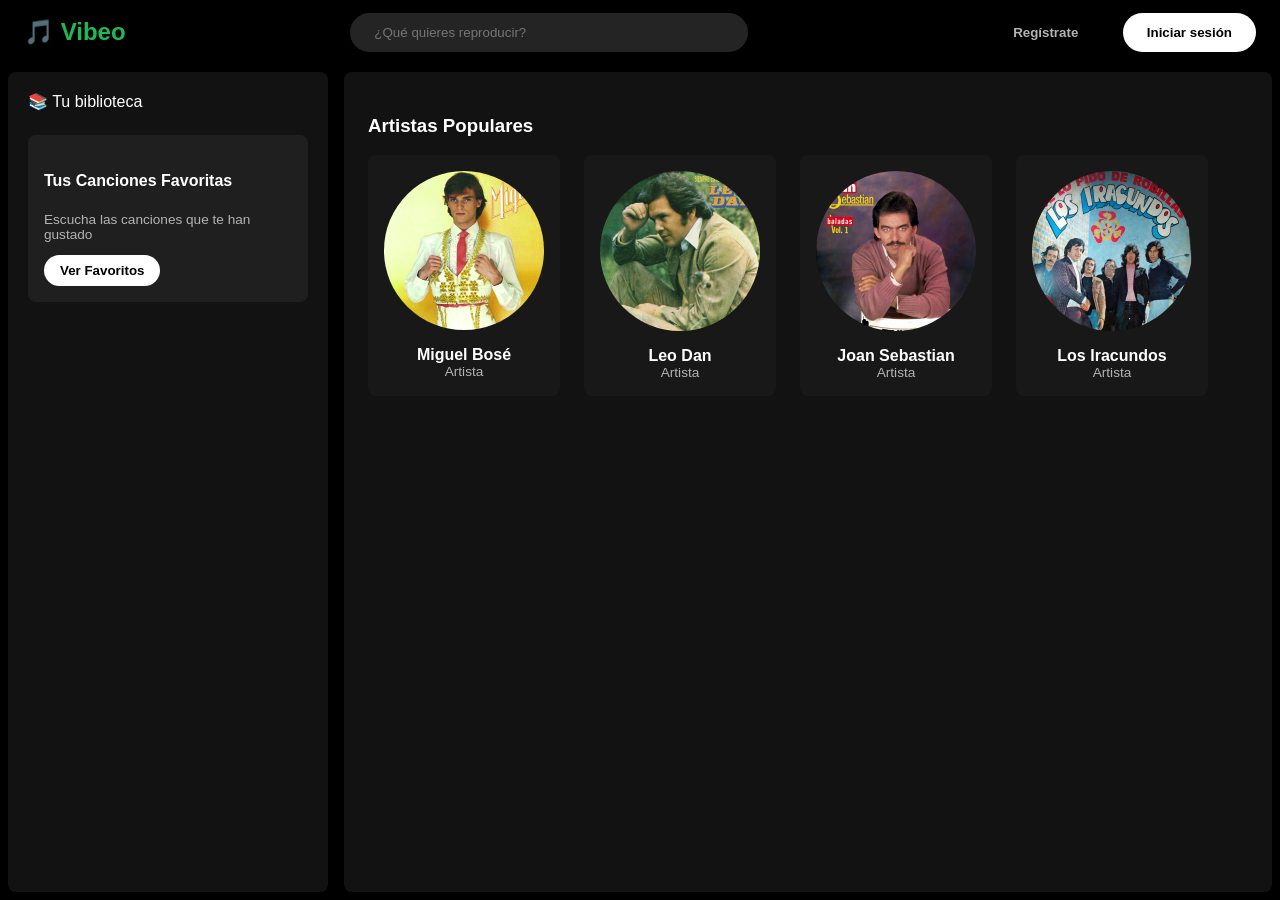
==== index.html @ e3a9d282 "Update index.html" ====
<!DOCTYPE html>
<html lang="es">
<head>
    <meta charset="UTF-8">
    <meta name="viewport" content="width=device-width, initial-scale=1.0">
    <title>Vibeo - Reproductor Musical</title>
    <link rel="stylesheet" href="style.css">
</head>
<body>

    <!-- BARRA SUPERIOR (PC) -->
    <header class="top-bar">
        <div class="logo" id="logo-home" style="cursor: pointer;">🎵 Vibeo</div>
        
        <div class="search-container desktop-search">
            <input type="text" id="search-input" placeholder="¿Qué quieres reproducir?" autocomplete="off">
        </div>
        
        <div class="auth-buttons">
            <button class="btn-transparent">Regístrate</button>
            <button class="btn-white">Iniciar sesión</button>
        </div>
    </header>

    <div class="app-layout">
        <!-- BARRA LATERAL (PC) -->
        <aside class="sidebar">
            <div class="library-card">
                <div class="library-header" id="sidebar-library-btn" style="cursor: pointer;">
                    <span>📚 Tu biblioteca</span>
                </div>
                <div class="create-playlist">
                    <h4>Tus Canciones Favoritas</h4>
                    <p>Escucha las canciones que te han gustado</p>
                    <button class="btn-white-small" id="view-favorites-btn">Ver Favoritos</button>
                </div>
            </div>
        </aside>

        <!-- CONTENIDO PRINCIPAL DINÁMICO -->
        <main class="main-content">
            
            <!-- VISTA 1: INICIO -->
            <div id="view-home" class="page-view">
                <div class="home-brand-header">
                    <img src="assets/imagenes/logo.png" alt="Vibeo Logo" class="home-mini-logo">
                </div>

                <section class="artists-section">
                    <h3>Artistas Populares</h3>
                    <div class="grid-artistas">
                        <div class="artist-card" data-artista="Miguel Bosé">
                            <img src="assets/imagenes/portada1.jfif" alt="Miguel Bosé">
                            <div class="artist-name">Miguel Bosé</div>
                            <div class="artist-role">Artista</div>
                        </div>
                        <div class="artist-card" data-artista="Leo Dan">
                            <img src="assets/imagenes/portada2.jfif" alt="Leo Dan">
                            <div class="artist-name">Leo Dan</div>
                            <div class="artist-role">Artista</div>
                        </div>
                        <div class="artist-card" data-artista="Joan Sebastian">
                            <img src="assets/imagenes/portada4.jfif" alt="Joan Sebastian">
                            <div class="artist-name">Joan Sebastian</div>
                            <div class="artist-role">Artista</div>
                        </div>
                        <div class="artist-card" data-artista="Los Iracundos">
                            <img src="assets/imagenes/portada5.jfif" alt="Los Iracundos">
                            <div class="artist-name">Los Iracundos</div>
                            <div class="artist-role">Artista</div>
                        </div>
                    </div>
                </section>
            </div>

            <!-- VISTA MÓVIL: BUSCADOR -->
            <div id="view-search-mobile" class="page-view" style="display: none;">
                <div class="mobile-search-wrapper">
                    <h3>Buscar</h3>
                    <div class="mobile-search-box">
                        <input type="text" id="search-input-mobile" placeholder="Escribe y presiona Enter..." autocomplete="off">
                    </div>
                </div>
            </div>

            <!-- SUBPÁGINA DE RESULTADOS DE BÚSQUEDA -->
            <div id="view-search-results" class="page-view" style="display: none;">
                <div class="search-results-header">
                    <button class="btn-back" id="back-from-search-btn">← Volver</button>
                    <h2 id="search-results-title">Resultados</h2>
                </div>
                <div class="songs-list-container" id="search-results-list"></div>
            </div>

            <!-- VISTA 2: PERFIL DEL ARTISTA -->
            <div id="view-artist" class="page-view" style="display: none;">
                <button class="btn-back" id="back-to-home-btn">← Volver</button>
                <div class="artist-profile-header">
                    <h1 id="artist-profile-name">Nombre Artista</h1>
                    <p class="verified-badge">✓ Artista Verificado</p>
                </div>
                <div class="artist-songs-section">
                    <h3>Canciones populares</h3>
                    <div class="songs-list-container" id="artist-songs-list"></div>
                </div>
            </div>

            <!-- VISTA 3: BIBLIOTECA / FAVORITOS -->
            <div id="view-library" class="page-view" style="display: none;">
                <button class="btn-back" id="back-to-home-btn-2">← Volver al Inicio</button>
                <div class="library-profile-header">
                    <h1>Tus Canciones Favoritas</h1>
                    <p id="fav-count">0 canciones guardadas</p>
                </div>
                <div class="songs-list-container" id="library-songs-list"></div>
            </div>

            <!-- REPRODUCTOR FLOTANTE INFERIOR -->
            <section class="player-section">
                <div class="player-container">
                    <img id="cover" src="assets/imagenes/logo.png" alt="Portada" class="cover-art">
                    
                    <div class="player-main-controls">
                        <div class="track-info">
                            <div class="title-fav-group">
                                <h3 id="track-title">Selecciona una canción</h3>
                                <button id="player-fav-btn" class="heart-btn">♡</button>
                            </div>
                            <button id="open-modal-btn">⛶ Abrir Reproductor</button>
                        </div>
                    </div>

                    <div class="controls">
                        <button id="play-btn">▶</button>
                    </div>
                </div>
            </section>
        </main>
    </div>

    <!-- MENÚ DE NAVEGACIÓN INFERIOR (MÓVIL) -->
    <nav class="bottom-nav">
        <div class="nav-item active" id="nav-home">
            <span class="nav-icon">🏠</span>
            <span class="nav-label">Inicio</span>
        </div>
        <div class="nav-item" id="nav-search">
            <span class="nav-icon">🔍</span>
            <span class="nav-label">Buscar</span>
        </div>
        <div class="nav-item" id="nav-library">
            <span class="nav-icon">📚</span>
            <span class="nav-label">Tu Biblioteca</span>
        </div>
    </nav>

    <script src="script.js"></script>
</body>
</html>
---- style.css ----
:root {
    --bg-black: #000000;
    --bg-dark-gray: #121212;
    --bg-light-gray: #1f1f1f;
    --spotify-green: #1db954;
    --text-white: #ffffff;
    --text-muted: #b3b3b3;
}

body {
    margin: 0;
    padding: 0;
    font-family: 'Segoe UI', Tahoma, Geneva, Verdana, sans-serif;
    background-color: var(--bg-black);
    color: var(--text-white);
    display: flex;
    flex-direction: column;
    height: 100vh;
    overflow: hidden;
}

.top-bar {
    height: 64px;
    background-color: var(--bg-black);
    display: flex;
    justify-content: space-between;
    align-items: center;
    padding: 0 24px;
}

.logo { font-size: 1.5rem; font-weight: bold; color: var(--spotify-green); }
.search-container input { width: 350px; padding: 12px 24px; border-radius: 50px; border: none; background-color: #242424; color: var(--text-white); outline: none; }
.auth-buttons button { margin-left: 16px; font-weight: bold; padding: 12px 24px; border-radius: 50px; border: none; cursor: pointer; }
.btn-transparent { background-color: transparent; color: var(--text-muted); }
.btn-white { background-color: var(--text-white); color: var(--bg-black); }

.app-layout { display: flex; flex: 1; height: calc(100vh - 64px); overflow: hidden; }
.sidebar { width: 320px; background-color: var(--bg-black); padding: 8px; }
.library-card { background-color: var(--bg-dark-gray); border-radius: 8px; padding: 20px; height: calc(100% - 40px); }
.create-playlist { background-color: var(--bg-light-gray); border-radius: 8px; padding: 16px; margin-top: 24px; }
.create-playlist p { font-size: 0.85rem; color: var(--text-muted); }
.btn-white-small { background-color: var(--text-white); color: var(--bg-black); font-weight: bold; padding: 8px 16px; border-radius: 50px; border: none; cursor: pointer; }

.main-content { flex: 1; background-color: var(--bg-dark-gray); margin: 8px; border-radius: 8px; padding: 24px; display: flex; flex-direction: column; overflow-y: auto; }
.page-view { width: 100%; flex: 1; }

.grid-artistas { display: flex; gap: 24px; }
.artist-card { background-color: #181818; padding: 16px; border-radius: 8px; width: 160px; text-align: center; cursor: pointer; }
.artist-card img { width: 100%; border-radius: 50%; margin-bottom: 12px; }
.artist-name { font-weight: bold; }
.artist-role { color: var(--text-muted); font-size: 0.85rem; }

.home-brand-header { padding: 12px 8px; }
.home-mini-logo { height: 40px; width: auto; object-fit: contain; }

/* Reproductor Compacto Inferior */
.player-container { display: none; align-items: center; background-color: var(--bg-light-gray); padding: 16px 24px; border-radius: 8px; gap: 24px; max-width: 700px; margin-top: auto; }
.cover-art { width: 56px; height: 56px; border-radius: 4px; object-fit: cover; }
.player-main-controls { flex: 1; display: flex; flex-direction: column; gap: 8px; }
.track-info { display: flex; justify-content: space-between; align-items: center; }
.track-info h3 { margin: 0; font-size: 1rem; }
#open-modal-btn { background: none; border: 1px solid #555; color: var(--text-muted); padding: 4px 8px; border-radius: 4px; cursor: pointer; }
.progress-container { display: flex; align-items: center; gap: 12px; color: var(--text-muted); font-size: 0.85rem; }
.progress-container input[type="range"] { flex: 1; accent-color: var(--spotify-green); cursor: pointer; }
.controls { display: flex; align-items: center; gap: 16px; }
.controls button { background: none; border: none; color: var(--text-white); font-size: 1.2rem; cursor: pointer; }
#play-btn { background-color: var(--text-white); color: var(--bg-black); width: 40px; height: 40px; border-radius: 50%; display: flex; align-items: center; justify-content: center; }

/* Modal Expandido */
.modal-overlay { position: fixed; top: 0; left: 0; width: 100vw; height: 100vh; background-color: #000000; display: none; justify-content: center; align-items: center; z-index: 2000; }
.modal-content { width: 100%; max-width: 400px; padding: 24px; display: flex; flex-direction: column; align-items: center; text-align: center; position: relative; }
.modal-close { position: absolute; top: 10px; left: 20px; background: none; border: none; color: var(--text-muted); font-size: 1.5rem; cursor: pointer; }
.modal-cover-box { width: 280px; height: 280px; border-radius: 12px; overflow: hidden; margin: 20px 0; }
.modal-cover-art { width: 100%; height: 100%; object-fit: cover; }
.modal-track-info-row { display: flex; width: 100%; justify-content: space-between; align-items: center; margin-top: 10px; }
.modal-track-info { text-align: left; }
.modal-track-info h2 { margin: 0; font-size: 1.2rem; }
.modal-track-info p { margin: 4px 0 0 0; color: var(--text-muted); }
.modal-progress-container { display: flex; align-items: center; width: 100%; gap: 12px; margin-top: 20px; color: var(--text-muted); font-size: 0.85rem; }
.modal-progress-container input[type="range"] { flex: 1; accent-color: #fff; cursor: pointer; }
.modal-controls { display: flex; align-items: center; justify-content: center; gap: 32px; margin-top: 24px; width: 100%; }
.modal-nav-btn { background: none; border: none; color: var(--text-white); font-size: 1.8rem; cursor: pointer; }
#modal-play-btn { background-color: var(--text-white); color: var(--bg-black); border-radius: 50%; width: 56px; height: 56px; display: flex; align-items: center; justify-content: center; font-size: 1.2rem; }

.bottom-nav { display: none; }
.btn-back { background-color: #242424; color: white; border: none; padding: 8px 16px; border-radius: 20px; cursor: pointer; margin-bottom: 20px; font-weight: bold; }
.artist-profile-header, .library-profile-header { background: #2b2b2b; padding: 30px 20px; border-radius: 8px; margin-bottom: 24px; }
.verified-badge { color: #3d91ff; font-weight: bold; margin-top: 8px; }
.songs-list-container { display: flex; flex-direction: column; gap: 8px; margin-top: 16px; }
.song-row-item { display: flex; align-items: center; justify-content: space-between; padding: 10px 16px; border-radius: 6px; cursor: pointer; }
.song-row-item:hover { background-color: rgba(255,255,255,0.1); }
.song-left-part { display: flex; align-items: center; gap: 16px; text-align: left; }
.track-number { color: var(--text-muted); width: 20px; text-align: center; }
.mini-row-cover { width: 40px; height: 40px; border-radius: 4px; object-fit: cover; }
.heart-btn { background: none; border: none; color: #ff4a4a; font-size: 1.3rem; cursor: pointer; }

/* Subpágina de resultados */
.search-results-header {
    display: flex;
    align-items: center;
    gap: 16px;
    margin-bottom: 20px;
}
.search-results-header h2 {
    margin: 0;
    font-size: 1.4rem;
    color: var(--text-white);
}
.mobile-search-wrapper {
    padding: 16px;
}
.mobile-search-box input {
    width: 100%;
    box-sizing: border-box;
    padding: 16px 20px;
    border-radius: 50px;
    background-color: #242424;
    color: #ffffff;
    border: none;
    outline: none;
    font-size: 1rem;
}

/* Adaptación Móvil */
@media (max-width: 768px) {
    body { overflow-y: auto; height: auto; background-color: #000000; padding-bottom: 140px; }
    .top-bar, .sidebar { display: none !important; }
    .app-layout { flex-direction: column; padding: 8px; height: auto; }
    .main-content { padding: 8px; background: none; margin: 0; overflow: visible !important; }
    
    .grid-artistas { display: grid; grid-template-columns: repeat(2, 1fr); gap: 12px; }
    .artist-card { padding: 12px; border-radius: 6px; text-align: left; width: auto; }
    .artist-card img { width: 100%; aspect-ratio: 1 / 1; border-radius: 4px; }

    .bottom-nav { display: flex; position: fixed; bottom: 0; left: 0; width: 100%; height: 64px; background-color: #0c0c0c; border-top: 1px solid #1a1a1a; justify-content: space-around; align-items: center; z-index: 1000; }
    .nav-item { display: flex; flex-direction: column; align-items: center; color: var(--text-muted); font-size: 0.75rem; gap: 4px; flex: 1; cursor: pointer; }
    .nav-item.active { color: var(--text-white); font-weight: bold; }

    .player-container { display: none; position: fixed; bottom: 70px; left: 8px; right: 8px; width: calc(100% - 16px); background-color: #282828; border-radius: 8px; padding: 8px 12px; flex-direction: row; align-items: center; justify-content: space-between; z-index: 99; margin-top: 0; max-width: none; box-sizing: border-box; }
    .cover-art { width: 44px; height: 44px; }
    .track-info h3 { font-size: 0.85rem; max-width: 140px; white-space: nowrap; overflow: hidden; text-overflow: ellipsis; }
    .progress-container span { display: none; }
    .controls .nav-btn { display: none; }
    #play-btn { background: none; color: white; width: auto; height: auto; }
}

@media (min-width: 769px) {
    .home-brand-header { display: none !important; }
}
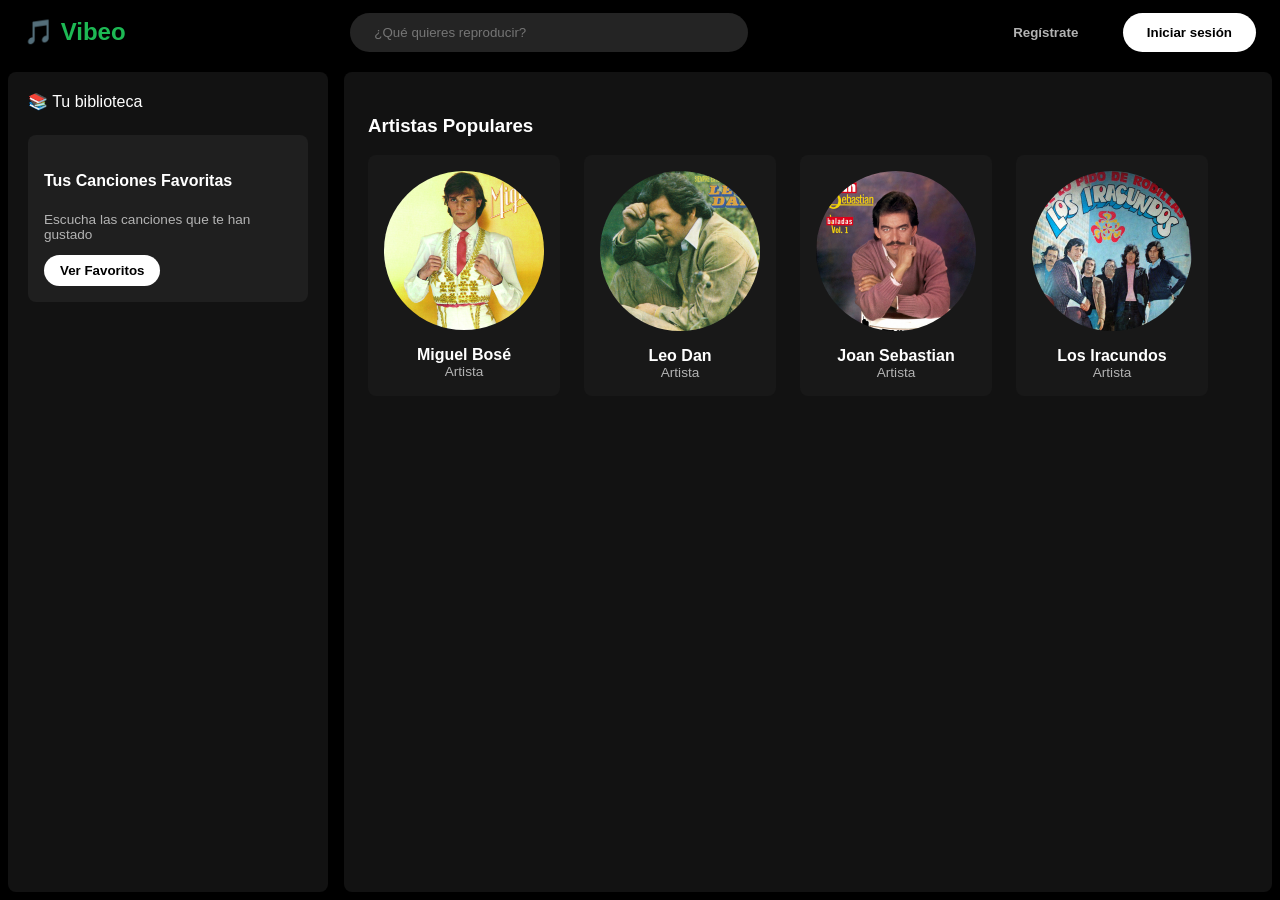
==== commit 800dfd0b: "Update index.html" ====
--- a/index.html
+++ b/index.html
@@ -124,14 +124,9 @@
                         <div class="track-info">
                             <div class="title-fav-group">
                                 <h3 id="track-title">Selecciona una canción</h3>
-                                <button id="player-fav-btn" class="heart-btn">♡</button>
                             </div>
                             <button id="open-modal-btn">⛶ Abrir Reproductor</button>
                         </div>
-                    </div>
-
-                    <div class="controls">
-                        <button id="play-btn">▶</button>
                     </div>
                 </div>
             </section>
--- a/style.css
+++ b/style.css
@@ -60,27 +60,8 @@
 .track-info { display: flex; justify-content: space-between; align-items: center; }
 .track-info h3 { margin: 0; font-size: 1rem; }
 #open-modal-btn { background: none; border: 1px solid #555; color: var(--text-muted); padding: 4px 8px; border-radius: 4px; cursor: pointer; }
-.progress-container { display: flex; align-items: center; gap: 12px; color: var(--text-muted); font-size: 0.85rem; }
-.progress-container input[type="range"] { flex: 1; accent-color: var(--spotify-green); cursor: pointer; }
 .controls { display: flex; align-items: center; gap: 16px; }
-.controls button { background: none; border: none; color: var(--text-white); font-size: 1.2rem; cursor: pointer; }
-#play-btn { background-color: var(--text-white); color: var(--bg-black); width: 40px; height: 40px; border-radius: 50%; display: flex; align-items: center; justify-content: center; }
-
-/* Modal Expandido */
-.modal-overlay { position: fixed; top: 0; left: 0; width: 100vw; height: 100vh; background-color: #000000; display: none; justify-content: center; align-items: center; z-index: 2000; }
-.modal-content { width: 100%; max-width: 400px; padding: 24px; display: flex; flex-direction: column; align-items: center; text-align: center; position: relative; }
-.modal-close { position: absolute; top: 10px; left: 20px; background: none; border: none; color: var(--text-muted); font-size: 1.5rem; cursor: pointer; }
-.modal-cover-box { width: 280px; height: 280px; border-radius: 12px; overflow: hidden; margin: 20px 0; }
-.modal-cover-art { width: 100%; height: 100%; object-fit: cover; }
-.modal-track-info-row { display: flex; width: 100%; justify-content: space-between; align-items: center; margin-top: 10px; }
-.modal-track-info { text-align: left; }
-.modal-track-info h2 { margin: 0; font-size: 1.2rem; }
-.modal-track-info p { margin: 4px 0 0 0; color: var(--text-muted); }
-.modal-progress-container { display: flex; align-items: center; width: 100%; gap: 12px; margin-top: 20px; color: var(--text-muted); font-size: 0.85rem; }
-.modal-progress-container input[type="range"] { flex: 1; accent-color: #fff; cursor: pointer; }
-.modal-controls { display: flex; align-items: center; justify-content: center; gap: 32px; margin-top: 24px; width: 100%; }
-.modal-nav-btn { background: none; border: none; color: var(--text-white); font-size: 1.8rem; cursor: pointer; }
-#modal-play-btn { background-color: var(--text-white); color: var(--bg-black); border-radius: 50%; width: 56px; height: 56px; display: flex; align-items: center; justify-content: center; font-size: 1.2rem; }
+#play-btn { background-color: var(--text-white); color: var(--bg-black); width: 40px; height: 40px; border-radius: 50%; display: flex; align-items: center; justify-content: center; border: none; cursor: pointer; }
 
 .bottom-nav { display: none; }
 .btn-back { background-color: #242424; color: white; border: none; padding: 8px 16px; border-radius: 20px; cursor: pointer; margin-bottom: 20px; font-weight: bold; }
@@ -139,8 +120,7 @@
     .player-container { display: none; position: fixed; bottom: 70px; left: 8px; right: 8px; width: calc(100% - 16px); background-color: #282828; border-radius: 8px; padding: 8px 12px; flex-direction: row; align-items: center; justify-content: space-between; z-index: 99; margin-top: 0; max-width: none; box-sizing: border-box; }
     .cover-art { width: 44px; height: 44px; }
     .track-info h3 { font-size: 0.85rem; max-width: 140px; white-space: nowrap; overflow: hidden; text-overflow: ellipsis; }
-    .progress-container span { display: none; }
-    .controls .nav-btn { display: none; }
+    #open-modal-btn { padding: 2px 6px; font-size: 0.75rem; }
     #play-btn { background: none; color: white; width: auto; height: auto; }
 }
 
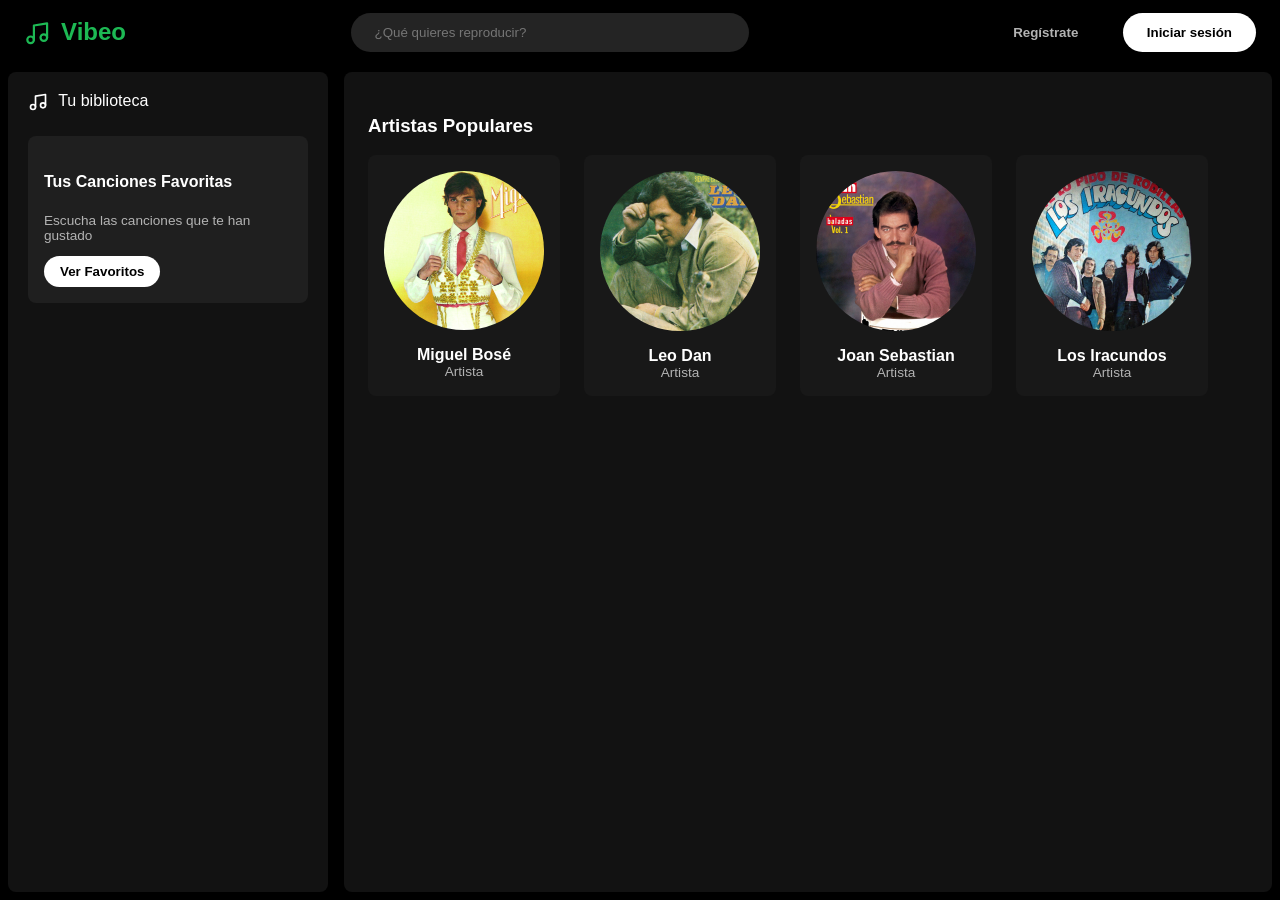
==== commit c16c71e9: "Add files via upload" ====
--- a/index.html
+++ b/index.html
@@ -1,155 +1,225 @@
-<!DOCTYPE html>
-<html lang="es">
-<head>
-    <meta charset="UTF-8">
-    <meta name="viewport" content="width=device-width, initial-scale=1.0">
-    <title>Vibeo - Reproductor Musical</title>
-    <link rel="stylesheet" href="style.css">
-</head>
-<body>
-
-    <!-- BARRA SUPERIOR (PC) -->
-    <header class="top-bar">
-        <div class="logo" id="logo-home" style="cursor: pointer;">🎵 Vibeo</div>
-        
-        <div class="search-container desktop-search">
-            <input type="text" id="search-input" placeholder="¿Qué quieres reproducir?" autocomplete="off">
-        </div>
-        
-        <div class="auth-buttons">
-            <button class="btn-transparent">Regístrate</button>
-            <button class="btn-white">Iniciar sesión</button>
-        </div>
-    </header>
-
-    <div class="app-layout">
-        <!-- BARRA LATERAL (PC) -->
-        <aside class="sidebar">
-            <div class="library-card">
-                <div class="library-header" id="sidebar-library-btn" style="cursor: pointer;">
-                    <span>📚 Tu biblioteca</span>
-                </div>
-                <div class="create-playlist">
-                    <h4>Tus Canciones Favoritas</h4>
-                    <p>Escucha las canciones que te han gustado</p>
-                    <button class="btn-white-small" id="view-favorites-btn">Ver Favoritos</button>
-                </div>
-            </div>
-        </aside>
-
-        <!-- CONTENIDO PRINCIPAL DINÁMICO -->
-        <main class="main-content">
-            
-            <!-- VISTA 1: INICIO -->
-            <div id="view-home" class="page-view">
-                <div class="home-brand-header">
-                    <img src="assets/imagenes/logo.png" alt="Vibeo Logo" class="home-mini-logo">
-                </div>
-
-                <section class="artists-section">
-                    <h3>Artistas Populares</h3>
-                    <div class="grid-artistas">
-                        <div class="artist-card" data-artista="Miguel Bosé">
-                            <img src="assets/imagenes/portada1.jfif" alt="Miguel Bosé">
-                            <div class="artist-name">Miguel Bosé</div>
-                            <div class="artist-role">Artista</div>
-                        </div>
-                        <div class="artist-card" data-artista="Leo Dan">
-                            <img src="assets/imagenes/portada2.jfif" alt="Leo Dan">
-                            <div class="artist-name">Leo Dan</div>
-                            <div class="artist-role">Artista</div>
-                        </div>
-                        <div class="artist-card" data-artista="Joan Sebastian">
-                            <img src="assets/imagenes/portada4.jfif" alt="Joan Sebastian">
-                            <div class="artist-name">Joan Sebastian</div>
-                            <div class="artist-role">Artista</div>
-                        </div>
-                        <div class="artist-card" data-artista="Los Iracundos">
-                            <img src="assets/imagenes/portada5.jfif" alt="Los Iracundos">
-                            <div class="artist-name">Los Iracundos</div>
-                            <div class="artist-role">Artista</div>
-                        </div>
-                    </div>
-                </section>
-            </div>
-
-            <!-- VISTA MÓVIL: BUSCADOR -->
-            <div id="view-search-mobile" class="page-view" style="display: none;">
-                <div class="mobile-search-wrapper">
-                    <h3>Buscar</h3>
-                    <div class="mobile-search-box">
-                        <input type="text" id="search-input-mobile" placeholder="Escribe y presiona Enter..." autocomplete="off">
-                    </div>
-                </div>
-            </div>
-
-            <!-- SUBPÁGINA DE RESULTADOS DE BÚSQUEDA -->
-            <div id="view-search-results" class="page-view" style="display: none;">
-                <div class="search-results-header">
-                    <button class="btn-back" id="back-from-search-btn">← Volver</button>
-                    <h2 id="search-results-title">Resultados</h2>
-                </div>
-                <div class="songs-list-container" id="search-results-list"></div>
-            </div>
-
-            <!-- VISTA 2: PERFIL DEL ARTISTA -->
-            <div id="view-artist" class="page-view" style="display: none;">
-                <button class="btn-back" id="back-to-home-btn">← Volver</button>
-                <div class="artist-profile-header">
-                    <h1 id="artist-profile-name">Nombre Artista</h1>
-                    <p class="verified-badge">✓ Artista Verificado</p>
-                </div>
-                <div class="artist-songs-section">
-                    <h3>Canciones populares</h3>
-                    <div class="songs-list-container" id="artist-songs-list"></div>
-                </div>
-            </div>
-
-            <!-- VISTA 3: BIBLIOTECA / FAVORITOS -->
-            <div id="view-library" class="page-view" style="display: none;">
-                <button class="btn-back" id="back-to-home-btn-2">← Volver al Inicio</button>
-                <div class="library-profile-header">
-                    <h1>Tus Canciones Favoritas</h1>
-                    <p id="fav-count">0 canciones guardadas</p>
-                </div>
-                <div class="songs-list-container" id="library-songs-list"></div>
-            </div>
-
-            <!-- REPRODUCTOR FLOTANTE INFERIOR -->
-            <section class="player-section">
-                <div class="player-container">
-                    <img id="cover" src="assets/imagenes/logo.png" alt="Portada" class="cover-art">
-                    
-                    <div class="player-main-controls">
-                        <div class="track-info">
-                            <div class="title-fav-group">
-                                <h3 id="track-title">Selecciona una canción</h3>
-                            </div>
-                            <button id="open-modal-btn">⛶ Abrir Reproductor</button>
-                        </div>
-                    </div>
-                </div>
-            </section>
-        </main>
-    </div>
-
-    <!-- MENÚ DE NAVEGACIÓN INFERIOR (MÓVIL) -->
-    <nav class="bottom-nav">
-        <div class="nav-item active" id="nav-home">
-            <span class="nav-icon">🏠</span>
-            <span class="nav-label">Inicio</span>
-        </div>
-        <div class="nav-item" id="nav-search">
-            <span class="nav-icon">🔍</span>
-            <span class="nav-label">Buscar</span>
-        </div>
-        <div class="nav-item" id="nav-library">
-            <span class="nav-icon">📚</span>
-            <span class="nav-label">Tu Biblioteca</span>
-        </div>
-    </nav>
-
-    <script src="script.js"></script>
-</body>
-</html>
-
+<!DOCTYPE html>
+<html lang="es">
+<head>
+    <meta charset="UTF-8">
+    <meta name="viewport" content="width=device-width, initial-scale=1.0">
+    <title>Vibeo - Reproductor Musical</title>
+    <link rel="stylesheet" href="style.css">
+    <link rel="stylesheet" href="player.css">
+</head>
+<body>
+
+    <!-- ICONOS (sprite SVG) -->
+    <svg width="0" height="0" style="position:absolute" aria-hidden="true">
+        <symbol id="i-play" viewBox="0 0 24 24"><path d="M8 5.5v13a1 1 0 001.5.86l10.5-6.5a1 1 0 000-1.72L9.5 4.64A1 1 0 008 5.5z"/></symbol>
+        <symbol id="i-pause" viewBox="0 0 24 24"><rect x="6" y="5" width="4" height="14" rx="1.2"/><rect x="14" y="5" width="4" height="14" rx="1.2"/></symbol>
+        <symbol id="i-next" viewBox="0 0 24 24"><path d="M6 6.2v11.6a.8.8 0 001.2.7l8.4-5.8a.8.8 0 000-1.4L7.2 5.5A.8.8 0 006 6.2z"/><rect x="16.8" y="5" width="2.6" height="14" rx="1.1"/></symbol>
+        <symbol id="i-prev" viewBox="0 0 24 24"><path d="M18 6.2v11.6a.8.8 0 01-1.2.7l-8.4-5.8a.8.8 0 010-1.4l8.4-5.8A.8.8 0 0118 6.2z"/><rect x="4.6" y="5" width="2.6" height="14" rx="1.1"/></symbol>
+        <symbol id="i-shuffle" viewBox="0 0 24 24"><polyline points="16 3 21 3 21 8"/><line x1="4" y1="20" x2="21" y2="3"/><polyline points="21 16 21 21 16 21"/><line x1="15" y1="15" x2="21" y2="21"/><line x1="4" y1="4" x2="9" y2="9"/></symbol>
+        <symbol id="i-repeat" viewBox="0 0 24 24"><polyline points="17 1 21 5 17 9"/><path d="M3 11V9a4 4 0 0 1 4-4h14"/><polyline points="7 23 3 19 7 15"/><path d="M21 13v2a4 4 0 0 1-4 4H3"/></symbol>
+        <symbol id="i-repeat-one" viewBox="0 0 24 24"><polyline points="17 1 21 5 17 9"/><path d="M3 11V9a4 4 0 0 1 4-4h14"/><polyline points="7 23 3 19 7 15"/><path d="M21 13v2a4 4 0 0 1-4 4H3"/><path d="M11 10h1v4"/></symbol>
+        <symbol id="i-heart" viewBox="0 0 24 24"><path d="M20.8 4.6a5.5 5.5 0 00-7.8 0L12 5.7l-1-1.1a5.5 5.5 0 00-7.8 7.8l1 1.1L12 21.2l7.8-7.7 1-1.1a5.5 5.5 0 000-7.8z"/></symbol>
+        <symbol id="i-chevron-down" viewBox="0 0 24 24"><polyline points="6 9 12 15 18 9"/></symbol>
+        <symbol id="i-chevron-left" viewBox="0 0 24 24"><polyline points="15 18 9 12 15 6"/></symbol>
+        <symbol id="i-chevron-right" viewBox="0 0 24 24"><polyline points="9 18 15 12 9 6"/></symbol>
+        <symbol id="i-home" viewBox="0 0 24 24"><path d="M3 9l9-7 9 7v11a2 2 0 0 1-2 2H5a2 2 0 0 1-2-2z"/><polyline points="9 22 9 12 15 12 15 22"/></symbol>
+        <symbol id="i-search" viewBox="0 0 24 24"><circle cx="11" cy="11" r="8"/><line x1="21" y1="21" x2="16.65" y2="16.65"/></symbol>
+        <symbol id="i-music" viewBox="0 0 24 24"><path d="M9 18V5l12-2v13"/><circle cx="6" cy="18" r="3"/><circle cx="18" cy="16" r="3"/></symbol>
+        <symbol id="i-list" viewBox="0 0 24 24"><line x1="8" y1="6" x2="21" y2="6"/><line x1="8" y1="12" x2="21" y2="12"/><line x1="8" y1="18" x2="21" y2="18"/><line x1="3" y1="6" x2="3.01" y2="6"/><line x1="3" y1="12" x2="3.01" y2="12"/><line x1="3" y1="18" x2="3.01" y2="18"/></symbol>
+        <symbol id="i-x" viewBox="0 0 24 24"><line x1="18" y1="6" x2="6" y2="18"/><line x1="6" y1="6" x2="18" y2="18"/></symbol>
+    </svg>
+
+    <!-- BARRA SUPERIOR (PC) -->
+    <header class="top-bar">
+        <div class="logo" id="logo-home" style="cursor: pointer;"><svg class="ic"><use href="#i-music"/></svg> Vibeo</div>
+
+        <div class="search-container desktop-search">
+            <input type="text" id="search-input" placeholder="¿Qué quieres reproducir?" autocomplete="off">
+        </div>
+
+        <div class="auth-buttons">
+            <button class="btn-transparent">Regístrate</button>
+            <button class="btn-white">Iniciar sesión</button>
+        </div>
+    </header>
+
+    <div class="app-layout">
+        <!-- BARRA LATERAL (PC) -->
+        <aside class="sidebar">
+            <div class="library-card">
+                <div class="library-header" id="sidebar-library-btn" style="cursor: pointer;">
+                    <span><svg class="ic"><use href="#i-music"/></svg> Tu biblioteca</span>
+                </div>
+                <div class="create-playlist">
+                    <h4>Tus Canciones Favoritas</h4>
+                    <p>Escucha las canciones que te han gustado</p>
+                    <button class="btn-white-small" id="view-favorites-btn">Ver Favoritos</button>
+                </div>
+            </div>
+        </aside>
+
+        <!-- CONTENIDO PRINCIPAL DINÁMICO -->
+        <main class="main-content">
+
+            <!-- VISTA 1: INICIO -->
+            <div id="view-home" class="page-view">
+                <div class="home-brand-header">
+                    <img src="assets/imagenes/logo.png" alt="Vibeo Logo" class="home-mini-logo">
+                </div>
+
+                <section class="artists-section">
+                    <h3>Artistas Populares</h3>
+                    <div class="grid-artistas">
+                        <div class="artist-card" data-artista="Miguel Bosé">
+                            <img src="assets/imagenes/portada1.jfif" alt="Miguel Bosé">
+                            <div class="artist-name">Miguel Bosé</div>
+                            <div class="artist-role">Artista</div>
+                        </div>
+                        <div class="artist-card" data-artista="Leo Dan">
+                            <img src="assets/imagenes/portada2.jfif" alt="Leo Dan">
+                            <div class="artist-name">Leo Dan</div>
+                            <div class="artist-role">Artista</div>
+                        </div>
+                        <div class="artist-card" data-artista="Joan Sebastian">
+                            <img src="assets/imagenes/portada4.jfif" alt="Joan Sebastian">
+                            <div class="artist-name">Joan Sebastian</div>
+                            <div class="artist-role">Artista</div>
+                        </div>
+                        <div class="artist-card" data-artista="Los Iracundos">
+                            <img src="assets/imagenes/portada5.jfif" alt="Los Iracundos">
+                            <div class="artist-name">Los Iracundos</div>
+                            <div class="artist-role">Artista</div>
+                        </div>
+                    </div>
+                </section>
+            </div>
+
+            <!-- VISTA MÓVIL: BUSCADOR -->
+            <div id="view-search-mobile" class="page-view" style="display: none;">
+                <div class="mobile-search-wrapper">
+                    <h3>Buscar</h3>
+                    <div class="mobile-search-box">
+                        <input type="text" id="search-input-mobile" placeholder="Escribe y presiona Enter..." autocomplete="off">
+                    </div>
+                </div>
+            </div>
+
+            <!-- SUBPÁGINA DE RESULTADOS DE BÚSQUEDA -->
+            <div id="view-search-results" class="page-view" style="display: none;">
+                <div class="search-results-header">
+                    <button class="btn-back" id="back-from-search-btn"><svg class="ic"><use href="#i-chevron-left"/></svg> Volver</button>
+                    <h2 id="search-results-title">Resultados</h2>
+                </div>
+                <div class="chips" id="search-chips">
+                    <button class="chip active" data-filtro="todo">Todo</button>
+                    <button class="chip" data-filtro="canciones">Canciones</button>
+                    <button class="chip" data-filtro="artistas">Artistas</button>
+                    <button class="chip" data-filtro="albumes">Álbumes</button>
+                </div>
+                <div id="search-results-body"></div>
+            </div>
+
+            <!-- VISTA 2: PERFIL DEL ARTISTA / ÁLBUM -->
+            <div id="view-artist" class="page-view" style="display: none;">
+                <button class="btn-back" id="back-to-home-btn"><svg class="ic"><use href="#i-chevron-left"/></svg> Volver</button>
+                <div class="artist-profile-header">
+                    <h1 id="artist-profile-name">Nombre Artista</h1>
+                    <p class="verified-badge" id="artist-badge">Artista</p>
+                </div>
+                <div class="artist-songs-section">
+                    <h3 id="artist-songs-title">Canciones populares</h3>
+                    <div class="songs-list-container" id="artist-songs-list"></div>
+                    <h3 id="artist-albums-title" style="display:none; margin-top:28px;">Álbumes</h3>
+                    <div class="albums-grid" id="artist-albums-list"></div>
+                </div>
+            </div>
+
+            <!-- VISTA 3: BIBLIOTECA / FAVORITOS -->
+            <div id="view-library" class="page-view" style="display: none;">
+                <button class="btn-back" id="back-to-home-btn-2"><svg class="ic"><use href="#i-chevron-left"/></svg> Volver al Inicio</button>
+                <div class="library-profile-header">
+                    <h1>Tus Canciones Favoritas</h1>
+                    <p id="fav-count">0 canciones guardadas</p>
+                </div>
+                <div class="songs-list-container" id="library-songs-list"></div>
+            </div>
+        </main>
+    </div>
+
+    <!-- MENÚ DE NAVEGACIÓN INFERIOR (MÓVIL) -->
+    <nav class="bottom-nav">
+        <div class="nav-item active" id="nav-home">
+            <span class="nav-icon"><svg class="ic"><use href="#i-home"/></svg></span>
+            <span class="nav-label">Inicio</span>
+        </div>
+        <div class="nav-item" id="nav-search">
+            <span class="nav-icon"><svg class="ic"><use href="#i-search"/></svg></span>
+            <span class="nav-label">Buscar</span>
+        </div>
+        <div class="nav-item" id="nav-library">
+            <span class="nav-icon"><svg class="ic"><use href="#i-music"/></svg></span>
+            <span class="nav-label">Tu Biblioteca</span>
+        </div>
+    </nav>
+
+    <!-- REPRODUCTOR PERSISTENTE -->
+    <div id="vp-mini" class="vp-mini">
+        <img id="vp-mini-cover" src="assets/imagenes/logo.png" alt="">
+        <div class="vp-mini-info">
+            <div id="vp-mini-title"></div>
+            <div id="vp-mini-artist"></div>
+        </div>
+        <button id="vp-mini-play" aria-label="Reproducir o pausar"><svg class="ic solid"><use href="#i-play"/></svg></button>
+    </div>
+
+    <div id="vp-overlay" class="vp-overlay vp-tab-cover">
+        <div class="vp-top">
+            <button id="vp-close" aria-label="Cerrar"><svg class="ic"><use href="#i-chevron-down"/></svg></button>
+            <div class="vp-from"><small>REPRODUCIENDO</small><b id="vp-from-title"></b></div>
+            <span style="width:40px"></span>
+        </div>
+        <div class="vp-tabs">
+            <button data-tab="video">Vídeo</button>
+            <button data-tab="cover" class="active">Portada</button>
+        </div>
+        <div class="vp-stage" id="vp-stage">
+            <img id="vp-cover" src="assets/imagenes/logo.png" alt="Portada">
+            <div id="vp-video-box"><div id="yt-player"></div></div>
+            <div class="vp-spinner"></div>
+            <div class="vp-msg" id="vp-msg"></div>
+        </div>
+        <div class="vp-info">
+            <div><h2 id="vp-title"></h2><p id="vp-artist"></p></div>
+            <button id="vp-fav" aria-label="Favorito"><svg class="ic"><use href="#i-heart"/></svg></button>
+        </div>
+        <div class="vp-progress-row">
+            <input type="range" id="vp-progress" min="0" max="100" step="0.1" value="0">
+            <div class="vp-times"><span id="vp-time-cur">0:00</span><span id="vp-time-tot">0:00</span></div>
+        </div>
+        <div class="vp-controls">
+            <button id="vp-shuffle" aria-label="Aleatorio"><svg class="ic"><use href="#i-shuffle"/></svg></button>
+            <button id="vp-prev" aria-label="Anterior"><svg class="ic solid"><use href="#i-prev"/></svg></button>
+            <button id="vp-play" aria-label="Reproducir o pausar"><svg class="ic solid"><use href="#i-play"/></svg></button>
+            <button id="vp-next" aria-label="Siguiente"><svg class="ic solid"><use href="#i-next"/></svg></button>
+            <button id="vp-repeat" aria-label="Repetir"><svg class="ic"><use href="#i-repeat"/></svg></button>
+        </div>
+        <button id="vp-queue-btn"><svg class="ic"><use href="#i-list"/></svg> Cola</button>
+
+        <div id="vp-queue" class="vp-queue">
+            <div class="vp-queue-head">
+                <h3>Cola</h3>
+                <button id="vp-queue-close" aria-label="Cerrar cola"><svg class="ic"><use href="#i-x"/></svg></button>
+            </div>
+            <div class="vp-auto-row">
+                <div><b>Reproducción automática</b><small>Agrega canciones similares al final de la cola</small></div>
+                <label class="vp-switch"><input type="checkbox" id="vp-autoplay" checked><span></span></label>
+            </div>
+            <div id="vp-queue-body"></div>
+        </div>
+    </div>
+
+    <script src="config.js"></script>
+    <script src="player.js"></script>
+    <script src="script.js"></script>
+</body>
+</html>
--- a/player.css
+++ b/player.css
@@ -0,0 +1,131 @@
+/* ===== Iconos ===== */
+.ic { width: 1.25em; height: 1.25em; fill: none; stroke: currentColor; stroke-width: 2; stroke-linecap: round; stroke-linejoin: round; flex-shrink: 0; vertical-align: middle; }
+.ic.solid { fill: currentColor; stroke: none; }
+.logo .ic { width: 1.1em; height: 1.1em; margin-right: 4px; }
+.library-header .ic { margin-right: 6px; }
+.btn-back { display: inline-flex; align-items: center; gap: 4px; }
+.nav-icon .ic { width: 24px; height: 24px; }
+.nav-item.active { color: #1db954; }
+
+/* ===== Reproductor persistente ===== */
+.vp-mini { display: none; position: fixed; left: 0; right: 0; bottom: 0; height: 64px; box-sizing: border-box; background: #181818; border-top: 1px solid #2a2a2a; align-items: center; gap: 12px; padding: 0 16px; z-index: 900; cursor: pointer; }
+body.vp-active .vp-mini { display: flex; }
+.vp-mini img { width: 44px; height: 44px; border-radius: 4px; object-fit: cover; }
+.vp-mini-info { flex: 1; min-width: 0; }
+#vp-mini-title { font-weight: bold; font-size: 0.9rem; white-space: nowrap; overflow: hidden; text-overflow: ellipsis; }
+#vp-mini-artist { font-size: 0.75rem; color: #b3b3b3; white-space: nowrap; overflow: hidden; text-overflow: ellipsis; }
+#vp-mini-play { position: relative; background: #fff; color: #000; border: none; width: 38px; height: 38px; border-radius: 50%; display: flex; align-items: center; justify-content: center; cursor: pointer; }
+#vp-mini-play .ic { width: 20px; height: 20px; }
+.vp-mini.vp-loading #vp-mini-play .ic { opacity: 0; }
+.vp-mini.vp-loading #vp-mini-play::after { content: ""; position: absolute; width: 20px; height: 20px; border: 3px solid #ccc; border-top-color: #1db954; border-radius: 50%; animation: vp-spin 0.8s linear infinite; }
+
+/* Pantalla completa (se desliza; nunca usa display:none para no pausar el audio) */
+.vp-overlay { position: fixed; inset: 0; z-index: 2000; display: flex; flex-direction: column; align-items: center; padding: 12px 24px 20px; box-sizing: border-box; background: linear-gradient(#3a3036, #0b0b0b 55%); color: #fff; transform: translateY(100%); transition: transform 0.3s ease; pointer-events: none; overflow: hidden; }
+.vp-overlay.vp-open { transform: translateY(0); pointer-events: auto; }
+
+.vp-top { width: 100%; max-width: 420px; display: flex; align-items: center; justify-content: space-between; }
+.vp-top button { background: none; border: none; color: #fff; cursor: pointer; width: 40px; }
+.vp-top .ic { width: 28px; height: 28px; }
+.vp-from { text-align: center; }
+.vp-from small { display: block; letter-spacing: 2px; font-size: 0.65rem; color: #b3b3b3; }
+.vp-from b { font-size: 0.95rem; }
+
+.vp-tabs { display: flex; gap: 8px; margin: 12px 0; }
+.vp-tabs button { background: none; border: none; color: #b3b3b3; font-weight: bold; padding: 8px 18px; border-radius: 50px; cursor: pointer; }
+.vp-tabs button.active { background: #4a5a4d; color: #fff; }
+
+.vp-stage { position: relative; width: min(88vw, 360px); aspect-ratio: 1 / 1; border-radius: 12px; overflow: hidden; background: #000; margin: 8px 0 18px; flex-shrink: 0; }
+#vp-cover { position: absolute; inset: 0; width: 100%; height: 100%; object-fit: cover; z-index: 2; transition: opacity 0.2s; }
+#vp-video-box { position: absolute; inset: 0; z-index: 1; }
+#vp-video-box iframe { width: 100%; height: 100%; border: 0; pointer-events: none; }
+.vp-tab-video #vp-cover { opacity: 0; pointer-events: none; }
+.vp-tab-cover #vp-video-box { opacity: 0; pointer-events: none; }
+
+/* Animación de carga sobre la portada */
+.vp-spinner { position: absolute; inset: 0; z-index: 3; display: none; align-items: center; justify-content: center; background: rgba(0,0,0,0.45); }
+.vp-spinner::after { content: ""; width: 56px; height: 56px; border: 4px solid rgba(255,255,255,0.25); border-top-color: #1db954; border-radius: 50%; animation: vp-spin 0.8s linear infinite; }
+.vp-stage.vp-loading .vp-spinner { display: flex; }
+.vp-stage.vp-loading #vp-cover { animation: vp-pulse 1.6s ease-in-out infinite; }
+@keyframes vp-spin { to { transform: rotate(360deg); } }
+@keyframes vp-pulse { 50% { transform: scale(1.04); filter: brightness(0.8); } }
+
+/* Mensaje (solo para errores) */
+.vp-msg { position: absolute; left: 12px; right: 12px; bottom: 12px; z-index: 4; background: rgba(0,0,0,0.78); padding: 8px 12px; border-radius: 8px; font-size: 0.85rem; text-align: center; display: none; }
+.vp-msg.vp-show { display: block; }
+
+.vp-info { width: 100%; max-width: 420px; display: flex; align-items: center; justify-content: space-between; gap: 12px; }
+.vp-info > div { min-width: 0; }
+.vp-info h2 { margin: 0 0 4px; font-size: 1.5rem; white-space: nowrap; overflow: hidden; text-overflow: ellipsis; }
+.vp-info p { margin: 0; color: #b3b3b3; white-space: nowrap; overflow: hidden; text-overflow: ellipsis; }
+#vp-fav { background: none; border: none; color: #1db954; cursor: pointer; padding: 6px; }
+#vp-fav .ic { width: 28px; height: 28px; }
+
+.vp-progress-row { width: 100%; max-width: 420px; margin-top: 14px; }
+#vp-progress { width: 100%; accent-color: #1db954; cursor: pointer; }
+.vp-times { display: flex; justify-content: space-between; font-size: 0.75rem; color: #b3b3b3; }
+
+.vp-controls { width: 100%; max-width: 420px; display: flex; align-items: center; justify-content: space-between; margin-top: 12px; }
+.vp-controls button { background: none; border: none; color: #fff; cursor: pointer; opacity: 0.85; padding: 8px; display: flex; align-items: center; justify-content: center; }
+.vp-controls button .ic { width: 26px; height: 26px; }
+.vp-controls button.vp-on { color: #1db954; opacity: 1; }
+#vp-play { background: #f4f1ea; color: #000; opacity: 1; width: 68px; height: 68px; border-radius: 50%; padding: 0; }
+#vp-play .ic { width: 32px; height: 32px; }
+
+#vp-queue-btn { display: inline-flex; align-items: center; gap: 8px; margin-top: 22px; background: #1a1a1a; border: 1px solid #333; color: #fff; font-weight: bold; padding: 10px 24px; border-radius: 50px; cursor: pointer; }
+
+/* Cola */
+.vp-queue { display: none; position: absolute; inset: 0; background: #121212; z-index: 10; flex-direction: column; padding: 16px 20px; box-sizing: border-box; }
+.vp-queue.vp-show { display: flex; }
+.vp-queue-head { display: flex; justify-content: space-between; align-items: center; margin-bottom: 8px; }
+.vp-queue-head h3 { margin: 0; }
+.vp-queue-head button { background: #242424; color: #fff; border: none; width: 38px; height: 38px; border-radius: 50%; cursor: pointer; display: flex; align-items: center; justify-content: center; }
+.vp-auto-row { display: flex; justify-content: space-between; align-items: center; gap: 12px; padding: 12px 0; border-bottom: 1px solid #2a2a2a; }
+.vp-auto-row small { display: block; color: #b3b3b3; margin-top: 2px; font-size: 0.75rem; }
+.vp-switch { position: relative; width: 46px; height: 26px; flex-shrink: 0; }
+.vp-switch input { opacity: 0; width: 0; height: 0; }
+.vp-switch span { position: absolute; inset: 0; background: #444; border-radius: 26px; transition: 0.2s; cursor: pointer; }
+.vp-switch span::before { content: ""; position: absolute; width: 20px; height: 20px; left: 3px; top: 3px; background: #fff; border-radius: 50%; transition: 0.2s; }
+.vp-switch input:checked + span { background: #1db954; }
+.vp-switch input:checked + span::before { transform: translateX(20px); }
+#vp-queue-body { overflow-y: auto; flex: 1; padding-bottom: 12px; }
+.vp-q-section { font-weight: bold; margin: 16px 0 6px; color: #fff; }
+.vp-q-empty { color: #b3b3b3; font-size: 0.85rem; padding: 6px 0; }
+.vp-q-item { display: flex; align-items: center; gap: 12px; padding: 8px; border-radius: 6px; cursor: pointer; }
+.vp-q-item:hover { background: rgba(255,255,255,0.08); }
+.vp-q-item img { width: 44px; height: 44px; border-radius: 4px; object-fit: cover; }
+.vp-q-item > div { min-width: 0; }
+.vp-q-title { font-weight: bold; font-size: 0.9rem; white-space: nowrap; overflow: hidden; text-overflow: ellipsis; }
+.vp-q-artist { font-size: 0.75rem; color: #b3b3b3; white-space: nowrap; overflow: hidden; text-overflow: ellipsis; }
+.vp-q-active .vp-q-title { color: #1db954; }
+
+/* ===== Búsqueda estilo Spotify ===== */
+.chips { display: flex; gap: 8px; overflow-x: auto; margin: 4px 0 8px; padding-bottom: 4px; }
+.chip { background: transparent; border: 1px solid #444; color: #fff; border-radius: 50px; padding: 8px 18px; font-weight: bold; letter-spacing: 1px; font-size: 0.8rem; text-transform: uppercase; cursor: pointer; white-space: nowrap; }
+.chip.active { background: #1db954; border-color: #1db954; color: #000; }
+.section-title { font-size: 1.4rem; margin: 24px 0 8px; }
+.artist-row { display: flex; align-items: center; gap: 16px; padding: 8px 12px; border-radius: 8px; cursor: pointer; }
+.artist-row:hover { background: rgba(255,255,255,0.08); }
+.artist-avatar { width: 64px; height: 64px; border-radius: 50%; background: #333; display: flex; align-items: center; justify-content: center; font-weight: bold; font-size: 1.4rem; overflow: hidden; flex-shrink: 0; }
+.artist-avatar img { width: 100%; height: 100%; object-fit: cover; }
+.artist-row .name { font-weight: bold; flex: 1; }
+.artist-row .ic { color: #b3b3b3; }
+.albums-grid { display: grid; grid-template-columns: repeat(auto-fill, minmax(140px, 1fr)); gap: 16px; }
+.album-card { cursor: pointer; min-width: 0; }
+.album-card img { width: 100%; aspect-ratio: 1; border-radius: 6px; object-fit: cover; background: #222; }
+.album-name { font-weight: bold; font-size: 0.9rem; margin-top: 8px; white-space: nowrap; overflow: hidden; text-overflow: ellipsis; }
+.album-sub { color: #b3b3b3; font-size: 0.75rem; white-space: nowrap; overflow: hidden; text-overflow: ellipsis; }
+.row-heart { background: none; border: none; color: #b3b3b3; cursor: pointer; padding: 6px; display: flex; }
+.row-heart.on { color: #1db954; }
+.song-row-item { gap: 8px; }
+.song-left-part { min-width: 0; flex: 1; }
+.song-left-part > div { min-width: 0; }
+.track-name-text { white-space: nowrap; overflow: hidden; text-overflow: ellipsis; }
+
+/* Que el mini reproductor no tape el contenido */
+body.vp-active .main-content { padding-bottom: 90px; }
+
+@media (max-width: 768px) {
+    .vp-mini { bottom: 72px; left: 8px; right: 8px; border-radius: 8px; border: none; background: #282828; }
+    body.vp-active { padding-bottom: 220px !important; }
+    .albums-grid { grid-template-columns: repeat(2, 1fr); }
+}
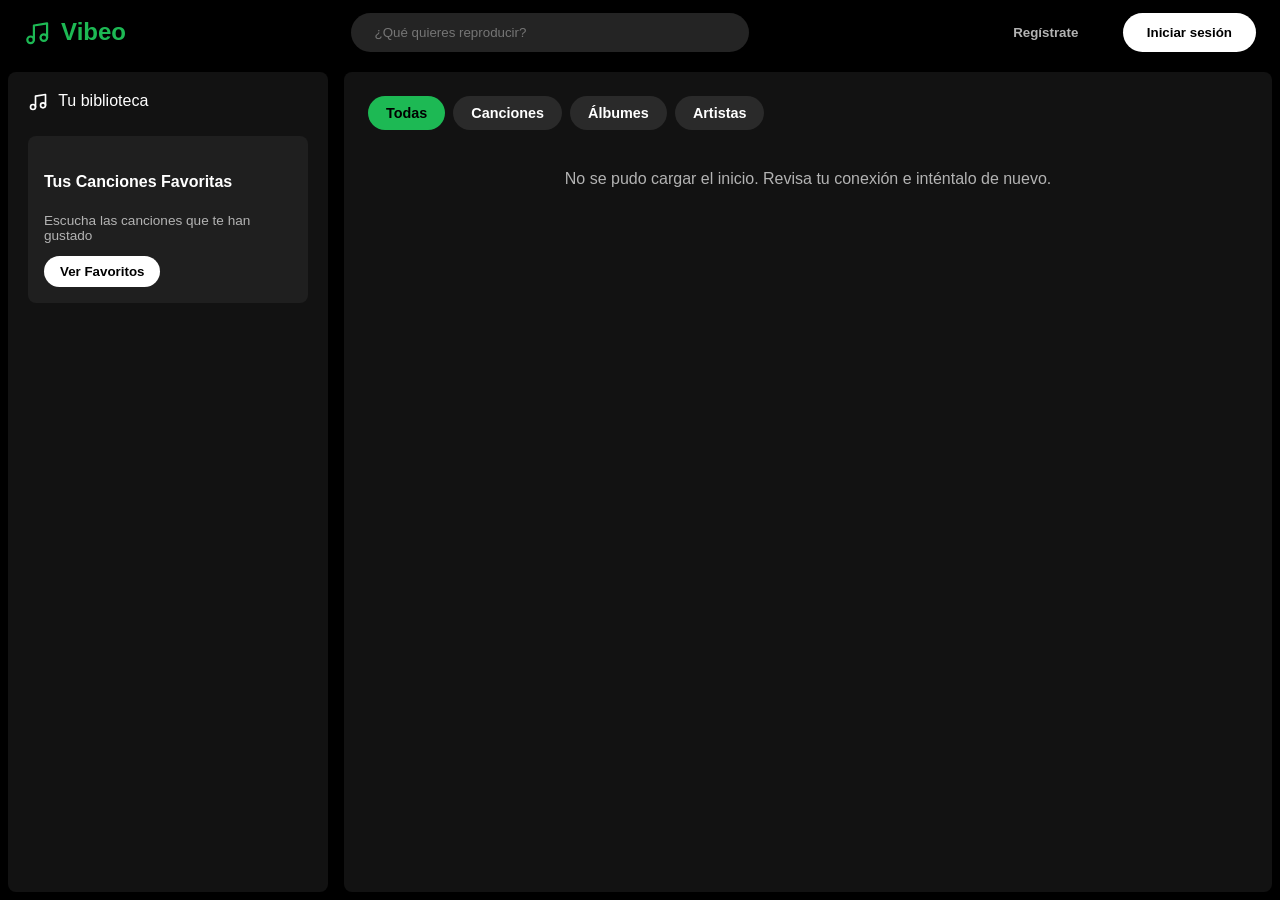
==== commit 3ab05dea: "Add files via upload" ====
--- a/index.html
+++ b/index.html
@@ -63,44 +63,30 @@
 
             <!-- VISTA 1: INICIO -->
             <div id="view-home" class="page-view">
-                <div class="home-brand-header">
-                    <img src="assets/imagenes/logo.png" alt="Vibeo Logo" class="home-mini-logo">
-                </div>
-
-                <section class="artists-section">
-                    <h3>Artistas Populares</h3>
-                    <div class="grid-artistas">
-                        <div class="artist-card" data-artista="Miguel Bosé">
-                            <img src="assets/imagenes/portada1.jfif" alt="Miguel Bosé">
-                            <div class="artist-name">Miguel Bosé</div>
-                            <div class="artist-role">Artista</div>
-                        </div>
-                        <div class="artist-card" data-artista="Leo Dan">
-                            <img src="assets/imagenes/portada2.jfif" alt="Leo Dan">
-                            <div class="artist-name">Leo Dan</div>
-                            <div class="artist-role">Artista</div>
-                        </div>
-                        <div class="artist-card" data-artista="Joan Sebastian">
-                            <img src="assets/imagenes/portada4.jfif" alt="Joan Sebastian">
-                            <div class="artist-name">Joan Sebastian</div>
-                            <div class="artist-role">Artista</div>
-                        </div>
-                        <div class="artist-card" data-artista="Los Iracundos">
-                            <img src="assets/imagenes/portada5.jfif" alt="Los Iracundos">
-                            <div class="artist-name">Los Iracundos</div>
-                            <div class="artist-role">Artista</div>
-                        </div>
-                    </div>
-                </section>
-            </div>
-
-            <!-- VISTA MÓVIL: BUSCADOR -->
+                <div class="home-top">
+                    <div class="home-brand-header">
+                        <img src="assets/imagenes/logo.png" alt="Vibeo Logo" class="home-mini-logo">
+                    </div>
+                    <div class="chips" id="home-chips">
+                        <button class="chip active" data-filtro="todas">Todas</button>
+                        <button class="chip" data-filtro="canciones">Canciones</button>
+                        <button class="chip" data-filtro="albumes">Álbumes</button>
+                        <button class="chip" data-filtro="artistas">Artistas</button>
+                    </div>
+                </div>
+                <div id="home-sections"></div>
+            </div>
+
+            <!-- VISTA: BUSCAR (inicio de búsqueda estilo Spotify) -->
             <div id="view-search-mobile" class="page-view" style="display: none;">
                 <div class="mobile-search-wrapper">
-                    <h3>Buscar</h3>
+                    <h1 class="search-title">Buscar</h1>
                     <div class="mobile-search-box">
-                        <input type="text" id="search-input-mobile" placeholder="Escribe y presiona Enter..." autocomplete="off">
-                    </div>
+                        <svg class="ic"><use href="#i-search"/></svg>
+                        <input type="text" id="search-input-mobile" placeholder="¿Qué quieres escuchar?" autocomplete="off">
+                    </div>
+                    <h3 class="section-title">Explorar todo</h3>
+                    <div class="genre-grid" id="genre-grid"></div>
                 </div>
             </div>
 
@@ -119,12 +105,17 @@
                 <div id="search-results-body"></div>
             </div>
 
-            <!-- VISTA 2: PERFIL DEL ARTISTA / ÁLBUM -->
+            <!-- VISTA: PERFIL DE ARTISTA / ÁLBUM / GÉNERO -->
             <div id="view-artist" class="page-view" style="display: none;">
                 <button class="btn-back" id="back-to-home-btn"><svg class="ic"><use href="#i-chevron-left"/></svg> Volver</button>
-                <div class="artist-profile-header">
-                    <h1 id="artist-profile-name">Nombre Artista</h1>
-                    <p class="verified-badge" id="artist-badge">Artista</p>
+                <div class="artist-profile-header" id="artist-header">
+                    <div class="hero-text">
+                        <p class="verified-badge" id="artist-badge">Artista</p>
+                        <h1 id="artist-profile-name">Nombre Artista</h1>
+                    </div>
+                </div>
+                <div class="detail-actions">
+                    <button class="play-fab" id="artist-play" aria-label="Reproducir"><svg class="ic solid"><use href="#i-play"/></svg></button>
                 </div>
                 <div class="artist-songs-section">
                     <h3 id="artist-songs-title">Canciones populares</h3>
@@ -134,7 +125,7 @@
                 </div>
             </div>
 
-            <!-- VISTA 3: BIBLIOTECA / FAVORITOS -->
+            <!-- VISTA: BIBLIOTECA / FAVORITOS -->
             <div id="view-library" class="page-view" style="display: none;">
                 <button class="btn-back" id="back-to-home-btn-2"><svg class="ic"><use href="#i-chevron-left"/></svg> Volver al Inicio</button>
                 <div class="library-profile-header">
@@ -173,37 +164,56 @@
     </div>
 
     <div id="vp-overlay" class="vp-overlay vp-tab-cover">
-        <div class="vp-top">
-            <button id="vp-close" aria-label="Cerrar"><svg class="ic"><use href="#i-chevron-down"/></svg></button>
-            <div class="vp-from"><small>REPRODUCIENDO</small><b id="vp-from-title"></b></div>
-            <span style="width:40px"></span>
-        </div>
-        <div class="vp-tabs">
-            <button data-tab="video">Vídeo</button>
-            <button data-tab="cover" class="active">Portada</button>
-        </div>
-        <div class="vp-stage" id="vp-stage">
-            <img id="vp-cover" src="assets/imagenes/logo.png" alt="Portada">
-            <div id="vp-video-box"><div id="yt-player"></div></div>
-            <div class="vp-spinner"></div>
-            <div class="vp-msg" id="vp-msg"></div>
-        </div>
-        <div class="vp-info">
-            <div><h2 id="vp-title"></h2><p id="vp-artist"></p></div>
-            <button id="vp-fav" aria-label="Favorito"><svg class="ic"><use href="#i-heart"/></svg></button>
-        </div>
-        <div class="vp-progress-row">
-            <input type="range" id="vp-progress" min="0" max="100" step="0.1" value="0">
-            <div class="vp-times"><span id="vp-time-cur">0:00</span><span id="vp-time-tot">0:00</span></div>
-        </div>
-        <div class="vp-controls">
-            <button id="vp-shuffle" aria-label="Aleatorio"><svg class="ic"><use href="#i-shuffle"/></svg></button>
-            <button id="vp-prev" aria-label="Anterior"><svg class="ic solid"><use href="#i-prev"/></svg></button>
-            <button id="vp-play" aria-label="Reproducir o pausar"><svg class="ic solid"><use href="#i-play"/></svg></button>
-            <button id="vp-next" aria-label="Siguiente"><svg class="ic solid"><use href="#i-next"/></svg></button>
-            <button id="vp-repeat" aria-label="Repetir"><svg class="ic"><use href="#i-repeat"/></svg></button>
-        </div>
-        <button id="vp-queue-btn"><svg class="ic"><use href="#i-list"/></svg> Cola</button>
+        <div class="vp-scroll" id="vp-scroll">
+            <div class="vp-top">
+                <button id="vp-close" aria-label="Cerrar"><svg class="ic"><use href="#i-chevron-down"/></svg></button>
+                <div class="vp-from"><small>REPRODUCIENDO</small><b id="vp-from-title"></b></div>
+                <span style="width:40px"></span>
+            </div>
+            <div class="vp-tabs">
+                <button data-tab="video">Vídeo</button>
+                <button data-tab="cover" class="active">Portada</button>
+            </div>
+            <div class="vp-stage" id="vp-stage">
+                <img id="vp-cover" src="assets/imagenes/logo.png" alt="Portada">
+                <div id="vp-video-box"><div id="yt-player"></div></div>
+                <div class="vp-spinner"></div>
+                <div class="vp-msg" id="vp-msg"></div>
+            </div>
+            <div class="vp-info">
+                <div><h2 id="vp-title"></h2><p id="vp-artist"></p></div>
+                <button id="vp-fav" aria-label="Favorito"><svg class="ic"><use href="#i-heart"/></svg></button>
+            </div>
+            <div class="vp-progress-row">
+                <input type="range" id="vp-progress" min="0" max="100" step="0.1" value="0">
+                <div class="vp-times"><span id="vp-time-cur">0:00</span><span id="vp-time-tot">0:00</span></div>
+            </div>
+            <div class="vp-controls">
+                <button id="vp-shuffle" aria-label="Aleatorio"><svg class="ic"><use href="#i-shuffle"/></svg></button>
+                <button id="vp-prev" aria-label="Anterior"><svg class="ic solid"><use href="#i-prev"/></svg></button>
+                <button id="vp-play" aria-label="Reproducir o pausar"><svg class="ic solid"><use href="#i-play"/></svg></button>
+                <button id="vp-next" aria-label="Siguiente"><svg class="ic solid"><use href="#i-next"/></svg></button>
+                <button id="vp-repeat" aria-label="Repetir"><svg class="ic"><use href="#i-repeat"/></svg></button>
+            </div>
+            <button id="vp-queue-btn"><svg class="ic"><use href="#i-list"/></svg> Cola</button>
+
+            <!-- ACERCA DEL ARTISTA -->
+            <section class="vp-about" id="vp-about">
+                <div class="vp-about-img" id="vp-about-img"><h4>Acerca del artista</h4></div>
+                <div class="vp-about-body">
+                    <div class="vp-about-row">
+                        <div style="min-width:0">
+                            <div class="vp-about-name" id="vp-about-name"></div>
+                            <div class="vp-about-meta" id="vp-about-meta"></div>
+                        </div>
+                        <button class="vp-pill" id="vp-about-open">Ver artista</button>
+                    </div>
+                    <p class="vp-about-bio" id="vp-about-bio"></p>
+                    <button class="vp-about-more" id="vp-about-more" style="display:none">ver más</button>
+                    <div class="vp-about-src" id="vp-about-src"></div>
+                </div>
+            </section>
+        </div>
 
         <div id="vp-queue" class="vp-queue">
             <div class="vp-queue-head">
--- a/player.css
+++ b/player.css
@@ -7,34 +7,111 @@
 .nav-icon .ic { width: 24px; height: 24px; }
 .nav-item.active { color: #1db954; }
 
+/* ===== Chips (filtros) ===== */
+.chips { display: flex; gap: 8px; overflow-x: auto; margin: 4px 0 8px; padding-bottom: 4px; scrollbar-width: none; }
+.chips::-webkit-scrollbar { display: none; }
+.chip { background: #2a2a2a; border: none; color: #fff; border-radius: 50px; padding: 9px 18px; font-weight: 600; font-size: 0.9rem; cursor: pointer; white-space: nowrap; }
+.chip.active { background: #1db954; color: #000; }
+#search-chips .chip { background: transparent; border: 1px solid #444; text-transform: uppercase; letter-spacing: 1px; font-size: 0.75rem; }
+#search-chips .chip.active { background: #1db954; border-color: #1db954; }
+
+/* ===== Inicio estilo Spotify ===== */
+.home-top { display: flex; align-items: center; gap: 12px; margin-bottom: 4px; }
+.home-top .chips { margin: 0; flex: 1; }
+.home-section { margin: 26px 0; }
+.home-section h2 { font-size: 1.4rem; margin: 0 0 4px; }
+.home-section .sub { color: #b3b3b3; font-size: 0.85rem; margin: 0 0 12px; }
+.hscroll { display: flex; gap: 16px; overflow-x: auto; padding: 8px 0; scrollbar-width: none; }
+.hscroll::-webkit-scrollbar { display: none; }
+.h-card { flex: 0 0 42vw; max-width: 200px; cursor: pointer; min-width: 0; position: relative; }
+@media (min-width: 769px) { .h-card { flex-basis: 180px; } }
+.h-card .h-cover { width: 100%; aspect-ratio: 1; object-fit: cover; border-radius: 6px; background: #222; display: block; }
+.h-kind { color: #b3b3b3; font-size: 0.8rem; margin-top: 8px; }
+.h-title { font-weight: bold; font-size: 0.92rem; margin-top: 2px; display: -webkit-box; -webkit-line-clamp: 2; -webkit-box-orient: vertical; overflow: hidden; }
+.h-sub { color: #b3b3b3; font-size: 0.8rem; margin-top: 4px; line-height: 1.3; display: -webkit-box; -webkit-line-clamp: 2; -webkit-box-orient: vertical; overflow: hidden; }
+.h-card.circle .h-cover { border-radius: 50%; }
+.h-card.circle .h-title { text-align: center; margin-top: 10px; }
+.radio-card { position: relative; aspect-ratio: 1; border-radius: 6px; overflow: hidden; }
+.radio-tag { position: absolute; top: 12px; right: 14px; font-size: 0.7rem; font-weight: 800; letter-spacing: 1.5px; color: #111; z-index: 1; }
+.radio-img { position: absolute; left: 50%; top: 17%; transform: translateX(-50%); width: 62%; aspect-ratio: 1; border-radius: 50%; object-fit: cover; box-shadow: 0 0 0 4px rgba(255,255,255,0.35); }
+.radio-name { position: absolute; left: 12px; right: 10px; bottom: 10px; font-weight: 800; font-size: 1.25rem; color: #111; line-height: 1.05; display: -webkit-box; -webkit-line-clamp: 2; -webkit-box-orient: vertical; overflow: hidden; }
+.h-card.cargando { opacity: 0.55; pointer-events: none; }
+.skeleton { background: linear-gradient(90deg, #222 25%, #2e2e2e 37%, #222 63%); background-size: 400% 100%; animation: vp-shimmer 1.4s infinite; border-radius: 6px; }
+@keyframes vp-shimmer { 0% { background-position: 100% 50%; } 100% { background-position: 0 50%; } }
+.skeleton-row { display: flex; gap: 16px; margin: 24px 0; overflow: hidden; }
+.skeleton-row .skeleton { flex: 0 0 42vw; max-width: 200px; aspect-ratio: 1; }
+
+/* ===== Buscar estilo Spotify ===== */
+.search-title { font-size: 2rem; margin: 0 0 16px; }
+.mobile-search-wrapper { padding: 8px 4px; }
+.mobile-search-box { position: relative; }
+.mobile-search-box .ic { position: absolute; left: 14px; top: 50%; transform: translateY(-50%); color: #000; width: 22px; height: 22px; z-index: 1; }
+.mobile-search-box input { background: #fff !important; color: #000 !important; border-radius: 6px !important; padding: 14px 16px 14px 48px !important; font-weight: 600; }
+.mobile-search-box input::placeholder { color: #555; }
+.genre-grid { display: grid; grid-template-columns: repeat(2, 1fr); gap: 14px; }
+@media (min-width: 769px) { .genre-grid { grid-template-columns: repeat(auto-fill, minmax(180px, 1fr)); } }
+.genre-tile { position: relative; border-radius: 8px; height: 96px; padding: 12px; font-weight: 800; font-size: 1.05rem; overflow: hidden; cursor: pointer; color: #fff; }
+.genre-tile .ic { position: absolute; right: -4px; bottom: -4px; width: 64px; height: 64px; transform: rotate(25deg); opacity: 0.35; stroke-width: 1.6; }
+
+/* ===== Resultados de búsqueda ===== */
+.section-title { font-size: 1.4rem; margin: 24px 0 8px; }
+.artist-row { display: flex; align-items: center; gap: 16px; padding: 8px 12px; border-radius: 8px; cursor: pointer; }
+.artist-row:hover { background: rgba(255,255,255,0.08); }
+.artist-avatar { width: 64px; height: 64px; border-radius: 50%; background: #333; display: flex; align-items: center; justify-content: center; font-weight: bold; font-size: 1.4rem; overflow: hidden; flex-shrink: 0; }
+.artist-avatar img { width: 100%; height: 100%; object-fit: cover; }
+.artist-row .name { font-weight: bold; flex: 1; }
+.artist-row .ic { color: #b3b3b3; }
+.albums-grid { display: grid; grid-template-columns: repeat(auto-fill, minmax(140px, 1fr)); gap: 16px; }
+.album-card { cursor: pointer; min-width: 0; }
+.album-card img { width: 100%; aspect-ratio: 1; border-radius: 6px; object-fit: cover; background: #222; }
+.album-name { font-weight: bold; font-size: 0.9rem; margin-top: 8px; white-space: nowrap; overflow: hidden; text-overflow: ellipsis; }
+.album-sub { color: #b3b3b3; font-size: 0.75rem; white-space: nowrap; overflow: hidden; text-overflow: ellipsis; }
+.row-heart { background: none; border: none; color: #b3b3b3; cursor: pointer; padding: 6px; display: flex; }
+.row-heart.on { color: #1db954; }
+.song-row-item { gap: 8px; }
+.song-left-part { min-width: 0; flex: 1; }
+.song-left-part > div { min-width: 0; }
+.track-name-text { white-space: nowrap; overflow: hidden; text-overflow: ellipsis; }
+
+/* ===== Perfil de artista / álbum / género ===== */
+.artist-profile-header { position: relative; min-height: 230px; display: flex; align-items: flex-end; padding: 20px; margin-bottom: 0; background: #2b2b2b center / cover no-repeat; overflow: hidden; border-radius: 8px; }
+.artist-profile-header::before { content: ""; position: absolute; inset: 0; background: linear-gradient(rgba(0,0,0,0.1), rgba(18,18,18,0.92)); }
+.artist-profile-header .hero-text { position: relative; }
+.artist-profile-header h1 { font-size: 2.4rem; margin: 4px 0 0; line-height: 1.05; }
+.artist-profile-header .verified-badge { color: #fff; margin: 0; font-size: 0.85rem; opacity: 0.85; }
+.detail-actions { display: flex; align-items: center; gap: 16px; margin: 14px 0 6px; }
+.play-fab { width: 56px; height: 56px; border-radius: 50%; border: none; background: #1db954; color: #000; display: flex; align-items: center; justify-content: center; cursor: pointer; }
+.play-fab .ic { width: 28px; height: 28px; }
+
 /* ===== Reproductor persistente ===== */
-.vp-mini { display: none; position: fixed; left: 0; right: 0; bottom: 0; height: 64px; box-sizing: border-box; background: #181818; border-top: 1px solid #2a2a2a; align-items: center; gap: 12px; padding: 0 16px; z-index: 900; cursor: pointer; }
+.vp-mini { display: none; position: fixed; left: 0; right: 0; bottom: 0; height: 64px; box-sizing: border-box; background: var(--vp-tint-dark, #181818); border-top: 1px solid #2a2a2a; align-items: center; gap: 12px; padding: 0 16px; z-index: 900; cursor: pointer; }
 body.vp-active .vp-mini { display: flex; }
 .vp-mini img { width: 44px; height: 44px; border-radius: 4px; object-fit: cover; }
 .vp-mini-info { flex: 1; min-width: 0; }
 #vp-mini-title { font-weight: bold; font-size: 0.9rem; white-space: nowrap; overflow: hidden; text-overflow: ellipsis; }
-#vp-mini-artist { font-size: 0.75rem; color: #b3b3b3; white-space: nowrap; overflow: hidden; text-overflow: ellipsis; }
+#vp-mini-artist { font-size: 0.75rem; color: #d0d0d0; white-space: nowrap; overflow: hidden; text-overflow: ellipsis; }
 #vp-mini-play { position: relative; background: #fff; color: #000; border: none; width: 38px; height: 38px; border-radius: 50%; display: flex; align-items: center; justify-content: center; cursor: pointer; }
 #vp-mini-play .ic { width: 20px; height: 20px; }
 .vp-mini.vp-loading #vp-mini-play .ic { opacity: 0; }
 .vp-mini.vp-loading #vp-mini-play::after { content: ""; position: absolute; width: 20px; height: 20px; border: 3px solid #ccc; border-top-color: #1db954; border-radius: 50%; animation: vp-spin 0.8s linear infinite; }
 
 /* Pantalla completa (se desliza; nunca usa display:none para no pausar el audio) */
-.vp-overlay { position: fixed; inset: 0; z-index: 2000; display: flex; flex-direction: column; align-items: center; padding: 12px 24px 20px; box-sizing: border-box; background: linear-gradient(#3a3036, #0b0b0b 55%); color: #fff; transform: translateY(100%); transition: transform 0.3s ease; pointer-events: none; overflow: hidden; }
+.vp-overlay { position: fixed; inset: 0; z-index: 2000; background: linear-gradient(var(--vp-tint, #3a3036), #0b0b0b 65%); color: #fff; transform: translateY(100%); transition: transform 0.3s ease; pointer-events: none; overflow: hidden; }
 .vp-overlay.vp-open { transform: translateY(0); pointer-events: auto; }
+.vp-scroll { position: absolute; inset: 0; overflow-y: auto; display: flex; flex-direction: column; align-items: center; padding: 12px 24px 48px; box-sizing: border-box; -webkit-overflow-scrolling: touch; }
 
 .vp-top { width: 100%; max-width: 420px; display: flex; align-items: center; justify-content: space-between; }
 .vp-top button { background: none; border: none; color: #fff; cursor: pointer; width: 40px; }
 .vp-top .ic { width: 28px; height: 28px; }
-.vp-from { text-align: center; }
-.vp-from small { display: block; letter-spacing: 2px; font-size: 0.65rem; color: #b3b3b3; }
-.vp-from b { font-size: 0.95rem; }
+.vp-from { text-align: center; min-width: 0; }
+.vp-from small { display: block; letter-spacing: 2px; font-size: 0.65rem; color: #d0d0d0; }
+.vp-from b { font-size: 0.95rem; display: block; white-space: nowrap; overflow: hidden; text-overflow: ellipsis; max-width: 60vw; }
 
 .vp-tabs { display: flex; gap: 8px; margin: 12px 0; }
-.vp-tabs button { background: none; border: none; color: #b3b3b3; font-weight: bold; padding: 8px 18px; border-radius: 50px; cursor: pointer; }
-.vp-tabs button.active { background: #4a5a4d; color: #fff; }
-
-.vp-stage { position: relative; width: min(88vw, 360px); aspect-ratio: 1 / 1; border-radius: 12px; overflow: hidden; background: #000; margin: 8px 0 18px; flex-shrink: 0; }
+.vp-tabs button { background: none; border: none; color: #d0d0d0; font-weight: bold; padding: 8px 18px; border-radius: 50px; cursor: pointer; }
+.vp-tabs button.active { background: rgba(255,255,255,0.18); color: #fff; }
+
+.vp-stage { position: relative; width: min(88vw, 360px); aspect-ratio: 1 / 1; border-radius: 12px; overflow: hidden; background: #000; margin: 8px 0 18px; flex-shrink: 0; box-shadow: 0 10px 30px rgba(0,0,0,0.45); }
 #vp-cover { position: absolute; inset: 0; width: 100%; height: 100%; object-fit: cover; z-index: 2; transition: opacity 0.2s; }
 #vp-video-box { position: absolute; inset: 0; z-index: 1; }
 #vp-video-box iframe { width: 100%; height: 100%; border: 0; pointer-events: none; }
@@ -49,20 +126,19 @@
 @keyframes vp-spin { to { transform: rotate(360deg); } }
 @keyframes vp-pulse { 50% { transform: scale(1.04); filter: brightness(0.8); } }
 
-/* Mensaje (solo para errores) */
 .vp-msg { position: absolute; left: 12px; right: 12px; bottom: 12px; z-index: 4; background: rgba(0,0,0,0.78); padding: 8px 12px; border-radius: 8px; font-size: 0.85rem; text-align: center; display: none; }
 .vp-msg.vp-show { display: block; }
 
 .vp-info { width: 100%; max-width: 420px; display: flex; align-items: center; justify-content: space-between; gap: 12px; }
 .vp-info > div { min-width: 0; }
 .vp-info h2 { margin: 0 0 4px; font-size: 1.5rem; white-space: nowrap; overflow: hidden; text-overflow: ellipsis; }
-.vp-info p { margin: 0; color: #b3b3b3; white-space: nowrap; overflow: hidden; text-overflow: ellipsis; }
+.vp-info p { margin: 0; color: #d0d0d0; white-space: nowrap; overflow: hidden; text-overflow: ellipsis; }
 #vp-fav { background: none; border: none; color: #1db954; cursor: pointer; padding: 6px; }
 #vp-fav .ic { width: 28px; height: 28px; }
 
 .vp-progress-row { width: 100%; max-width: 420px; margin-top: 14px; }
 #vp-progress { width: 100%; accent-color: #1db954; cursor: pointer; }
-.vp-times { display: flex; justify-content: space-between; font-size: 0.75rem; color: #b3b3b3; }
+.vp-times { display: flex; justify-content: space-between; font-size: 0.75rem; color: #d0d0d0; }
 
 .vp-controls { width: 100%; max-width: 420px; display: flex; align-items: center; justify-content: space-between; margin-top: 12px; }
 .vp-controls button { background: none; border: none; color: #fff; cursor: pointer; opacity: 0.85; padding: 8px; display: flex; align-items: center; justify-content: center; }
@@ -71,7 +147,24 @@
 #vp-play { background: #f4f1ea; color: #000; opacity: 1; width: 68px; height: 68px; border-radius: 50%; padding: 0; }
 #vp-play .ic { width: 32px; height: 32px; }
 
-#vp-queue-btn { display: inline-flex; align-items: center; gap: 8px; margin-top: 22px; background: #1a1a1a; border: 1px solid #333; color: #fff; font-weight: bold; padding: 10px 24px; border-radius: 50px; cursor: pointer; }
+#vp-queue-btn { display: inline-flex; align-items: center; gap: 8px; margin-top: 22px; background: rgba(0,0,0,0.3); border: 1px solid rgba(255,255,255,0.25); color: #fff; font-weight: bold; padding: 10px 24px; border-radius: 50px; cursor: pointer; }
+
+/* Acerca del artista */
+.vp-about { width: 100%; max-width: 420px; margin-top: 30px; border-radius: 12px; overflow: hidden; background: #242424; flex-shrink: 0; }
+.vp-about-img { position: relative; height: 230px; background: #333 center / cover no-repeat; }
+.vp-about-img::after { content: ""; position: absolute; inset: 0; background: linear-gradient(rgba(0,0,0,0.55), rgba(0,0,0,0) 50%); }
+.vp-about-img h4 { position: absolute; z-index: 1; top: 14px; left: 16px; margin: 0; font-size: 1.05rem; }
+.vp-about-body { padding: 16px; }
+.vp-about-row { display: flex; align-items: center; justify-content: space-between; gap: 12px; }
+.vp-about-name { font-weight: 800; font-size: 1.4rem; white-space: nowrap; overflow: hidden; text-overflow: ellipsis; }
+.vp-about-meta { color: #b3b3b3; font-size: 0.85rem; margin-top: 2px; }
+.vp-pill { flex-shrink: 0; background: transparent; border: 1px solid #888; color: #fff; border-radius: 50px; padding: 8px 18px; font-weight: bold; cursor: pointer; }
+.vp-about-bio { color: #d0d0d0; font-size: 0.9rem; line-height: 1.45; margin: 14px 0 0; display: -webkit-box; -webkit-line-clamp: 4; -webkit-box-orient: vertical; overflow: hidden; }
+.vp-about-bio.open { display: block; }
+.vp-about-bio:empty { display: none; }
+.vp-about-more { background: none; border: none; color: #fff; font-weight: bold; padding: 6px 0; cursor: pointer; }
+.vp-about-src { font-size: 0.7rem; color: #888; margin-top: 8px; }
+.vp-about-src a { color: #aaa; }
 
 /* Cola */
 .vp-queue { display: none; position: absolute; inset: 0; background: #121212; z-index: 10; flex-direction: column; padding: 16px 20px; box-sizing: border-box; }
@@ -98,34 +191,13 @@
 .vp-q-artist { font-size: 0.75rem; color: #b3b3b3; white-space: nowrap; overflow: hidden; text-overflow: ellipsis; }
 .vp-q-active .vp-q-title { color: #1db954; }
 
-/* ===== Búsqueda estilo Spotify ===== */
-.chips { display: flex; gap: 8px; overflow-x: auto; margin: 4px 0 8px; padding-bottom: 4px; }
-.chip { background: transparent; border: 1px solid #444; color: #fff; border-radius: 50px; padding: 8px 18px; font-weight: bold; letter-spacing: 1px; font-size: 0.8rem; text-transform: uppercase; cursor: pointer; white-space: nowrap; }
-.chip.active { background: #1db954; border-color: #1db954; color: #000; }
-.section-title { font-size: 1.4rem; margin: 24px 0 8px; }
-.artist-row { display: flex; align-items: center; gap: 16px; padding: 8px 12px; border-radius: 8px; cursor: pointer; }
-.artist-row:hover { background: rgba(255,255,255,0.08); }
-.artist-avatar { width: 64px; height: 64px; border-radius: 50%; background: #333; display: flex; align-items: center; justify-content: center; font-weight: bold; font-size: 1.4rem; overflow: hidden; flex-shrink: 0; }
-.artist-avatar img { width: 100%; height: 100%; object-fit: cover; }
-.artist-row .name { font-weight: bold; flex: 1; }
-.artist-row .ic { color: #b3b3b3; }
-.albums-grid { display: grid; grid-template-columns: repeat(auto-fill, minmax(140px, 1fr)); gap: 16px; }
-.album-card { cursor: pointer; min-width: 0; }
-.album-card img { width: 100%; aspect-ratio: 1; border-radius: 6px; object-fit: cover; background: #222; }
-.album-name { font-weight: bold; font-size: 0.9rem; margin-top: 8px; white-space: nowrap; overflow: hidden; text-overflow: ellipsis; }
-.album-sub { color: #b3b3b3; font-size: 0.75rem; white-space: nowrap; overflow: hidden; text-overflow: ellipsis; }
-.row-heart { background: none; border: none; color: #b3b3b3; cursor: pointer; padding: 6px; display: flex; }
-.row-heart.on { color: #1db954; }
-.song-row-item { gap: 8px; }
-.song-left-part { min-width: 0; flex: 1; }
-.song-left-part > div { min-width: 0; }
-.track-name-text { white-space: nowrap; overflow: hidden; text-overflow: ellipsis; }
-
 /* Que el mini reproductor no tape el contenido */
 body.vp-active .main-content { padding-bottom: 90px; }
 
 @media (max-width: 768px) {
-    .vp-mini { bottom: 72px; left: 8px; right: 8px; border-radius: 8px; border: none; background: #282828; }
+    .vp-mini { bottom: 72px; left: 8px; right: 8px; border-radius: 8px; border: none; background: var(--vp-tint-dark, #282828); }
     body.vp-active { padding-bottom: 220px !important; }
     .albums-grid { grid-template-columns: repeat(2, 1fr); }
+    .home-top .home-brand-header { padding: 0; }
+    .home-mini-logo { height: 34px; }
 }
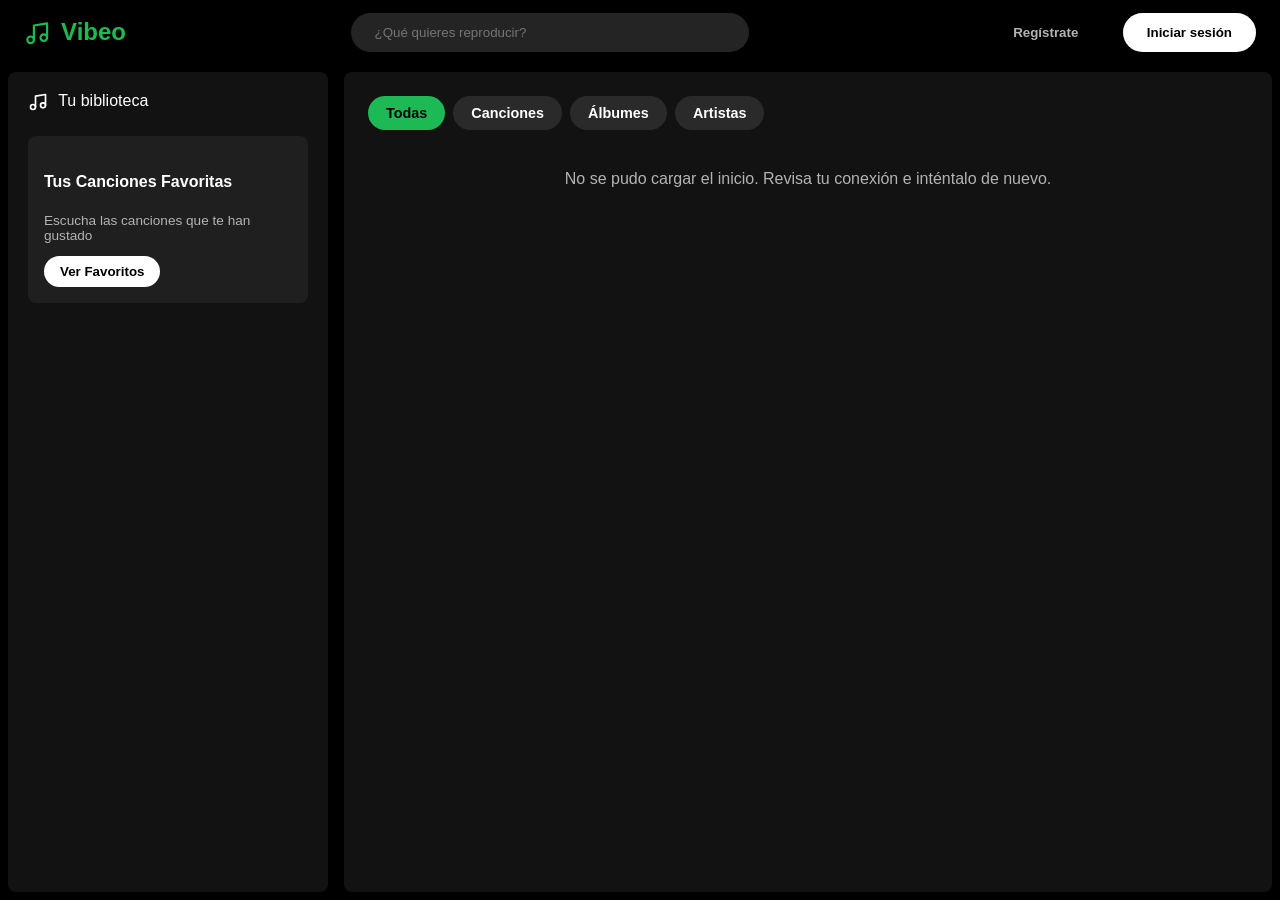
==== commit 83d62b4c: "Add files via upload" ====
--- a/index.html
+++ b/index.html
@@ -26,6 +26,7 @@
         <symbol id="i-search" viewBox="0 0 24 24"><circle cx="11" cy="11" r="8"/><line x1="21" y1="21" x2="16.65" y2="16.65"/></symbol>
         <symbol id="i-music" viewBox="0 0 24 24"><path d="M9 18V5l12-2v13"/><circle cx="6" cy="18" r="3"/><circle cx="18" cy="16" r="3"/></symbol>
         <symbol id="i-list" viewBox="0 0 24 24"><line x1="8" y1="6" x2="21" y2="6"/><line x1="8" y1="12" x2="21" y2="12"/><line x1="8" y1="18" x2="21" y2="18"/><line x1="3" y1="6" x2="3.01" y2="6"/><line x1="3" y1="12" x2="3.01" y2="12"/><line x1="3" y1="18" x2="3.01" y2="18"/></symbol>
+        <symbol id="i-plus" viewBox="0 0 24 24"><line x1="12" y1="5" x2="12" y2="19"/><line x1="5" y1="12" x2="19" y2="12"/></symbol>
         <symbol id="i-x" viewBox="0 0 24 24"><line x1="18" y1="6" x2="6" y2="18"/><line x1="6" y1="6" x2="18" y2="18"/></symbol>
     </svg>
 
@@ -101,6 +102,7 @@
                     <button class="chip" data-filtro="canciones">Canciones</button>
                     <button class="chip" data-filtro="artistas">Artistas</button>
                     <button class="chip" data-filtro="albumes">Álbumes</button>
+                    <button class="chip" data-filtro="youtube">YouTube</button>
                 </div>
                 <div id="search-results-body"></div>
             </div>
@@ -116,6 +118,7 @@
                 </div>
                 <div class="detail-actions">
                     <button class="play-fab" id="artist-play" aria-label="Reproducir"><svg class="ic solid"><use href="#i-play"/></svg></button>
+                    <button class="follow-btn" id="artist-follow" style="display:none">Seguir</button>
                 </div>
                 <div class="artist-songs-section">
                     <h3 id="artist-songs-title">Canciones populares</h3>
@@ -125,14 +128,20 @@
                 </div>
             </div>
 
-            <!-- VISTA: BIBLIOTECA / FAVORITOS -->
+            <!-- VISTA: TU BIBLIOTECA -->
             <div id="view-library" class="page-view" style="display: none;">
-                <button class="btn-back" id="back-to-home-btn-2"><svg class="ic"><use href="#i-chevron-left"/></svg> Volver al Inicio</button>
-                <div class="library-profile-header">
-                    <h1>Tus Canciones Favoritas</h1>
-                    <p id="fav-count">0 canciones guardadas</p>
-                </div>
-                <div class="songs-list-container" id="library-songs-list"></div>
+                <div class="lib-header">
+                    <h1>Tu biblioteca</h1>
+                    <div class="lib-actions">
+                        <button id="lib-search-btn" aria-label="Buscar"><svg class="ic"><use href="#i-search"/></svg></button>
+                        <button id="lib-add-btn" aria-label="Agregar artistas"><svg class="ic"><use href="#i-plus"/></svg></button>
+                    </div>
+                </div>
+                <div class="chips" id="lib-chips">
+                    <button class="chip" data-filtro="playlists">Playlists</button>
+                    <button class="chip" data-filtro="artistas">Artistas</button>
+                </div>
+                <div class="lib-list" id="lib-list"></div>
             </div>
         </main>
     </div>
--- a/player.css
+++ b/player.css
@@ -201,3 +201,34 @@
     .home-top .home-brand-header { padding: 0; }
     .home-mini-logo { height: 34px; }
 }
+
+/* ===== Filas de canciones: que la portada no se encoja ===== */
+.mini-row-cover { flex-shrink: 0; width: 40px; height: 40px; object-fit: cover; }
+.track-number { flex-shrink: 0; }
+
+/* ===== Tu biblioteca estilo Spotify ===== */
+.lib-header { display: flex; align-items: center; justify-content: space-between; margin: 4px 0 12px; }
+.lib-header h1 { margin: 0; font-size: 1.9rem; }
+.lib-actions { display: flex; gap: 6px; }
+.lib-actions button { background: none; border: none; color: #fff; cursor: pointer; padding: 8px; display: flex; }
+.lib-actions .ic { width: 28px; height: 28px; }
+.lib-list { margin-top: 8px; }
+.lib-row { display: flex; align-items: center; gap: 16px; padding: 10px 4px; border-radius: 8px; cursor: pointer; }
+.lib-row:hover { background: rgba(255,255,255,0.06); }
+.lib-tile { width: 64px; height: 64px; border-radius: 6px; flex-shrink: 0; display: flex; align-items: center; justify-content: center; overflow: hidden; background: #2a2a2a; color: #fff; }
+.lib-tile img { width: 100%; height: 100%; object-fit: cover; }
+.lib-tile .ic { width: 30px; height: 30px; }
+.lib-tile.circle { border-radius: 50%; font-weight: bold; font-size: 1.5rem; }
+.lib-tile.liked { background: linear-gradient(135deg, #450af5, #c4efd9); }
+.lib-tile.recientes { background: linear-gradient(135deg, #1e3264, #509bf5); }
+.lib-tile.add { border-radius: 50%; background: #2a2a2a; }
+.lib-tile.add .ic { width: 34px; height: 34px; }
+.lib-text { min-width: 0; }
+.lib-title { font-size: 1.05rem; font-weight: 600; white-space: nowrap; overflow: hidden; text-overflow: ellipsis; }
+.lib-sub { color: #b3b3b3; font-size: 0.85rem; margin-top: 3px; white-space: nowrap; overflow: hidden; text-overflow: ellipsis; }
+
+/* ===== Seguir artista y búsqueda en YouTube ===== */
+.follow-btn { background: transparent; border: 1px solid #888; color: #fff; border-radius: 6px; padding: 8px 18px; font-weight: bold; cursor: pointer; align-items: center; }
+.follow-btn.on { border-color: #1db954; color: #1db954; }
+.btn-yt { display: block; margin: 18px auto; background: transparent; border: 1px solid #555; color: #fff; border-radius: 50px; padding: 10px 22px; font-weight: bold; cursor: pointer; }
+.nota-resultados { color: #b3b3b3; font-size: 0.85rem; padding: 6px 4px; }
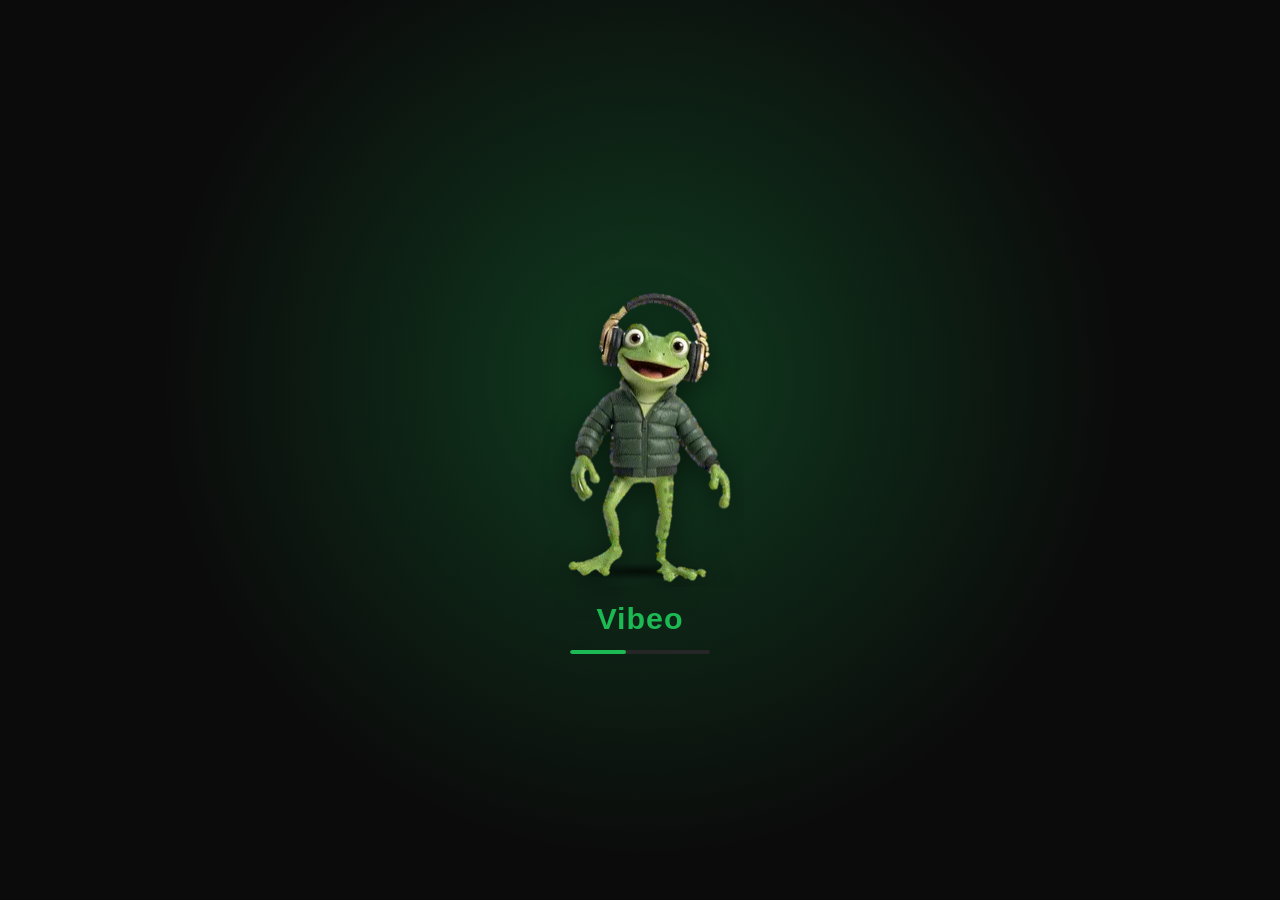
==== commit 391f5f9b: "Add files via upload" ====
--- a/index.html
+++ b/index.html
@@ -6,8 +6,25 @@
     <title>Vibeo - Reproductor Musical</title>
     <link rel="stylesheet" href="style.css">
     <link rel="stylesheet" href="player.css">
+    <link rel="preload" as="image" href="assets/imagenes/cargando.webp">
 </head>
 <body>
+
+    <!-- PANTALLA DE CARGA -->
+    <div id="splash" aria-hidden="true">
+        <div class="splash-escena">
+            <svg class="splash-nota n1"><use href="#i-notas"/></svg>
+            <svg class="splash-nota n2"><use href="#i-nota"/></svg>
+            <svg class="splash-nota n3"><use href="#i-notas"/></svg>
+            <svg class="splash-nota n4"><use href="#i-nota"/></svg>
+            <svg class="splash-nota n5"><use href="#i-nota"/></svg>
+            <svg class="splash-nota n6"><use href="#i-notas"/></svg>
+            <img class="splash-rana" src="assets/imagenes/cargando.webp" alt="" onerror="this.style.display='none'">
+            <div class="splash-sombra"></div>
+        </div>
+        <div class="splash-logo">Vibeo</div>
+        <div class="splash-barra"><span></span></div>
+    </div>
 
     <!-- ICONOS (sprite SVG) -->
     <svg width="0" height="0" style="position:absolute" aria-hidden="true">
@@ -27,6 +44,10 @@
         <symbol id="i-music" viewBox="0 0 24 24"><path d="M9 18V5l12-2v13"/><circle cx="6" cy="18" r="3"/><circle cx="18" cy="16" r="3"/></symbol>
         <symbol id="i-list" viewBox="0 0 24 24"><line x1="8" y1="6" x2="21" y2="6"/><line x1="8" y1="12" x2="21" y2="12"/><line x1="8" y1="18" x2="21" y2="18"/><line x1="3" y1="6" x2="3.01" y2="6"/><line x1="3" y1="12" x2="3.01" y2="12"/><line x1="3" y1="18" x2="3.01" y2="18"/></symbol>
         <symbol id="i-plus" viewBox="0 0 24 24"><line x1="12" y1="5" x2="12" y2="19"/><line x1="5" y1="12" x2="19" y2="12"/></symbol>
+        <symbol id="i-notas" viewBox="0 0 24 24"><path d="M9 18V5l12-2v13"/><circle cx="6" cy="18" r="3"/><circle cx="18" cy="16" r="3"/></symbol>
+        <symbol id="i-nota" viewBox="0 0 24 24"><path d="M10 17V4l8 2.5"/><circle cx="7" cy="17" r="3"/></symbol>
+        <symbol id="i-share" viewBox="0 0 24 24"><circle cx="18" cy="5" r="3"/><circle cx="6" cy="12" r="3"/><circle cx="18" cy="19" r="3"/><line x1="8.59" y1="13.51" x2="15.42" y2="17.49"/><line x1="15.41" y1="6.51" x2="8.59" y2="10.49"/></symbol>
+        <symbol id="i-bag" viewBox="0 0 24 24"><path d="M6 2L3 6v14a2 2 0 0 0 2 2h14a2 2 0 0 0 2-2V6l-3-4z"/><line x1="3" y1="6" x2="21" y2="6"/><path d="M16 10a4 4 0 0 1-8 0"/></symbol>
         <symbol id="i-x" viewBox="0 0 24 24"><line x1="18" y1="6" x2="6" y2="18"/><line x1="6" y1="6" x2="18" y2="18"/></symbol>
     </svg>
 
@@ -204,7 +225,22 @@
                 <button id="vp-next" aria-label="Siguiente"><svg class="ic solid"><use href="#i-next"/></svg></button>
                 <button id="vp-repeat" aria-label="Repetir"><svg class="ic"><use href="#i-repeat"/></svg></button>
             </div>
-            <button id="vp-queue-btn"><svg class="ic"><use href="#i-list"/></svg> Cola</button>
+            <div class="vp-acciones">
+                <button id="vp-queue-btn" class="vp-accion"><svg class="ic"><use href="#i-list"/></svg> Cola</button>
+                <button id="vp-share-btn" class="vp-accion"><svg class="ic"><use href="#i-share"/></svg> Compartir</button>
+                <button id="vp-buy-btn" class="vp-accion" style="display:none"><svg class="ic"><use href="#i-bag"/></svg> Comprar</button>
+            </div>
+
+            <!-- LETRA -->
+            <section class="vp-letra" id="vp-letra">
+                <h4 id="vp-letra-titulo">Letra</h4>
+                <div class="vp-letra-texto vacio" id="vp-letra-texto"></div>
+                <div class="vp-letra-copy" id="vp-letra-copy"></div>
+                <div class="vp-letra-acciones">
+                    <button class="vp-pill-blanco" id="vp-letra-btn" style="display:none">Mostrar la letra</button>
+                    <a class="vp-letra-link" id="vp-letra-link" target="_blank" rel="noopener" style="display:none">Ver en Musixmatch</a>
+                </div>
+            </section>
 
             <!-- ACERCA DEL ARTISTA -->
             <section class="vp-about" id="vp-about">
--- a/player.css
+++ b/player.css
@@ -232,3 +232,47 @@
 .follow-btn.on { border-color: #1db954; color: #1db954; }
 .btn-yt { display: block; margin: 18px auto; background: transparent; border: 1px solid #555; color: #fff; border-radius: 50px; padding: 10px 22px; font-weight: bold; cursor: pointer; }
 .nota-resultados { color: #b3b3b3; font-size: 0.85rem; padding: 6px 4px; }
+
+/* ===== Pantalla de carga (rana con audífonos) ===== */
+#splash { position: fixed; inset: 0; z-index: 5000; display: flex; flex-direction: column; align-items: center; justify-content: center; gap: 14px; background: radial-gradient(circle at 50% 42%, rgba(29,185,84,0.28), rgba(11,11,11,0) 58%), #0b0b0b; transition: opacity 0.5s ease, visibility 0.5s; }
+#splash.splash-fuera { opacity: 0; visibility: hidden; pointer-events: none; }
+.splash-escena { position: relative; width: min(78vw, 320px); height: min(60vh, 340px); display: flex; align-items: flex-end; justify-content: center; }
+.splash-rana { position: relative; z-index: 2; height: 88%; width: auto; max-width: 100%; object-fit: contain; filter: drop-shadow(0 8px 14px rgba(0,0,0,0.5)); }
+.splash-sombra { position: absolute; bottom: 2%; left: 50%; width: 46%; height: 5%; transform: translateX(-50%); background: radial-gradient(ellipse, rgba(0,0,0,0.65), rgba(0,0,0,0) 70%); z-index: 1; }
+.splash-logo { font-size: 1.9rem; font-weight: 800; letter-spacing: 1px; color: #1db954; }
+.splash-barra { width: 140px; height: 4px; border-radius: 4px; background: #262626; overflow: hidden; }
+.splash-barra span { display: block; width: 40%; height: 100%; border-radius: 4px; background: #1db954; animation: splash-barra 1.2s ease-in-out infinite; }
+@keyframes splash-barra { 0% { transform: translateX(-100%); } 100% { transform: translateX(260%); } }
+
+/* Notas musicales que flotan alrededor de la rana */
+.splash-nota { position: absolute; z-index: 3; width: 34px; height: 34px; fill: none; stroke: #ffffff; stroke-width: 1.8; stroke-linecap: round; stroke-linejoin: round; opacity: 0; animation: splash-nota 3.2s ease-in-out infinite; }
+.splash-nota.n1 { left: 6%;  top: 34%; width: 38px; height: 38px; stroke: #1db954; animation-delay: 0s; }
+.splash-nota.n2 { left: 0%;  top: 14%; width: 26px; height: 26px; animation-delay: 0.7s; }
+.splash-nota.n3 { right: 4%; top: 26%; width: 40px; height: 40px; animation-delay: 1.3s; }
+.splash-nota.n4 { right: 14%; top: 4%; width: 28px; height: 28px; stroke: #1db954; animation-delay: 1.9s; }
+.splash-nota.n5 { left: 20%; top: 2%;  width: 24px; height: 24px; animation-delay: 2.4s; }
+.splash-nota.n6 { right: 0%; top: 50%; width: 30px; height: 30px; stroke: #1db954; animation-delay: 0.3s; }
+@keyframes splash-nota {
+    0%   { opacity: 0;   transform: translateY(26px) rotate(-14deg) scale(0.8); }
+    25%  { opacity: 0.95; }
+    70%  { opacity: 0.9; }
+    100% { opacity: 0;   transform: translateY(-48px) rotate(14deg) scale(1.1); }
+}
+@media (prefers-reduced-motion: reduce) { .splash-nota, .splash-barra span { animation: none; } .splash-nota { opacity: 0.8; } }
+
+/* ===== Acciones bajo los controles: Cola, Compartir, Comprar ===== */
+.vp-acciones { display: flex; flex-wrap: wrap; justify-content: center; gap: 10px; margin-top: 22px; }
+.vp-accion { display: inline-flex; align-items: center; gap: 8px; background: rgba(0,0,0,0.3); border: 1px solid rgba(255,255,255,0.25); color: #fff; font-weight: bold; padding: 10px 18px; border-radius: 50px; cursor: pointer; }
+#vp-queue-btn { margin-top: 0; padding: 10px 18px; }
+
+/* ===== Letra (vista previa estilo Spotify) ===== */
+.vp-letra { width: 100%; max-width: 420px; margin-top: 28px; border-radius: 16px; padding: 20px 20px 22px; box-sizing: border-box; flex-shrink: 0; background: linear-gradient(160deg, var(--vp-tint, #6b1a1a), var(--vp-tint-dark, #3b1010)); }
+.vp-letra h4 { margin: 0 0 16px; font-size: 1.05rem; }
+.vp-letra-texto { white-space: pre-line; font-weight: 800; font-size: 1.35rem; line-height: 1.3; color: rgba(255,255,255,0.92); }
+.vp-letra-texto.vacio { font-weight: 600; font-size: 1rem; color: rgba(255,255,255,0.7); }
+.vp-letra-texto.colapsada { max-height: 9.6em; overflow: hidden; -webkit-mask-image: linear-gradient(#000 62%, transparent); mask-image: linear-gradient(#000 62%, transparent); }
+.vp-letra-copy { font-size: 0.7rem; color: rgba(255,255,255,0.6); margin-top: 12px; }
+.vp-letra-copy:empty { display: none; }
+.vp-letra-acciones { display: flex; flex-wrap: wrap; align-items: center; gap: 14px; margin-top: 16px; }
+.vp-pill-blanco { background: #fff; color: #000; border: none; border-radius: 50px; padding: 12px 22px; font-weight: 800; cursor: pointer; }
+.vp-letra-link { color: #fff; font-weight: bold; font-size: 0.9rem; text-decoration: underline; cursor: pointer; }
